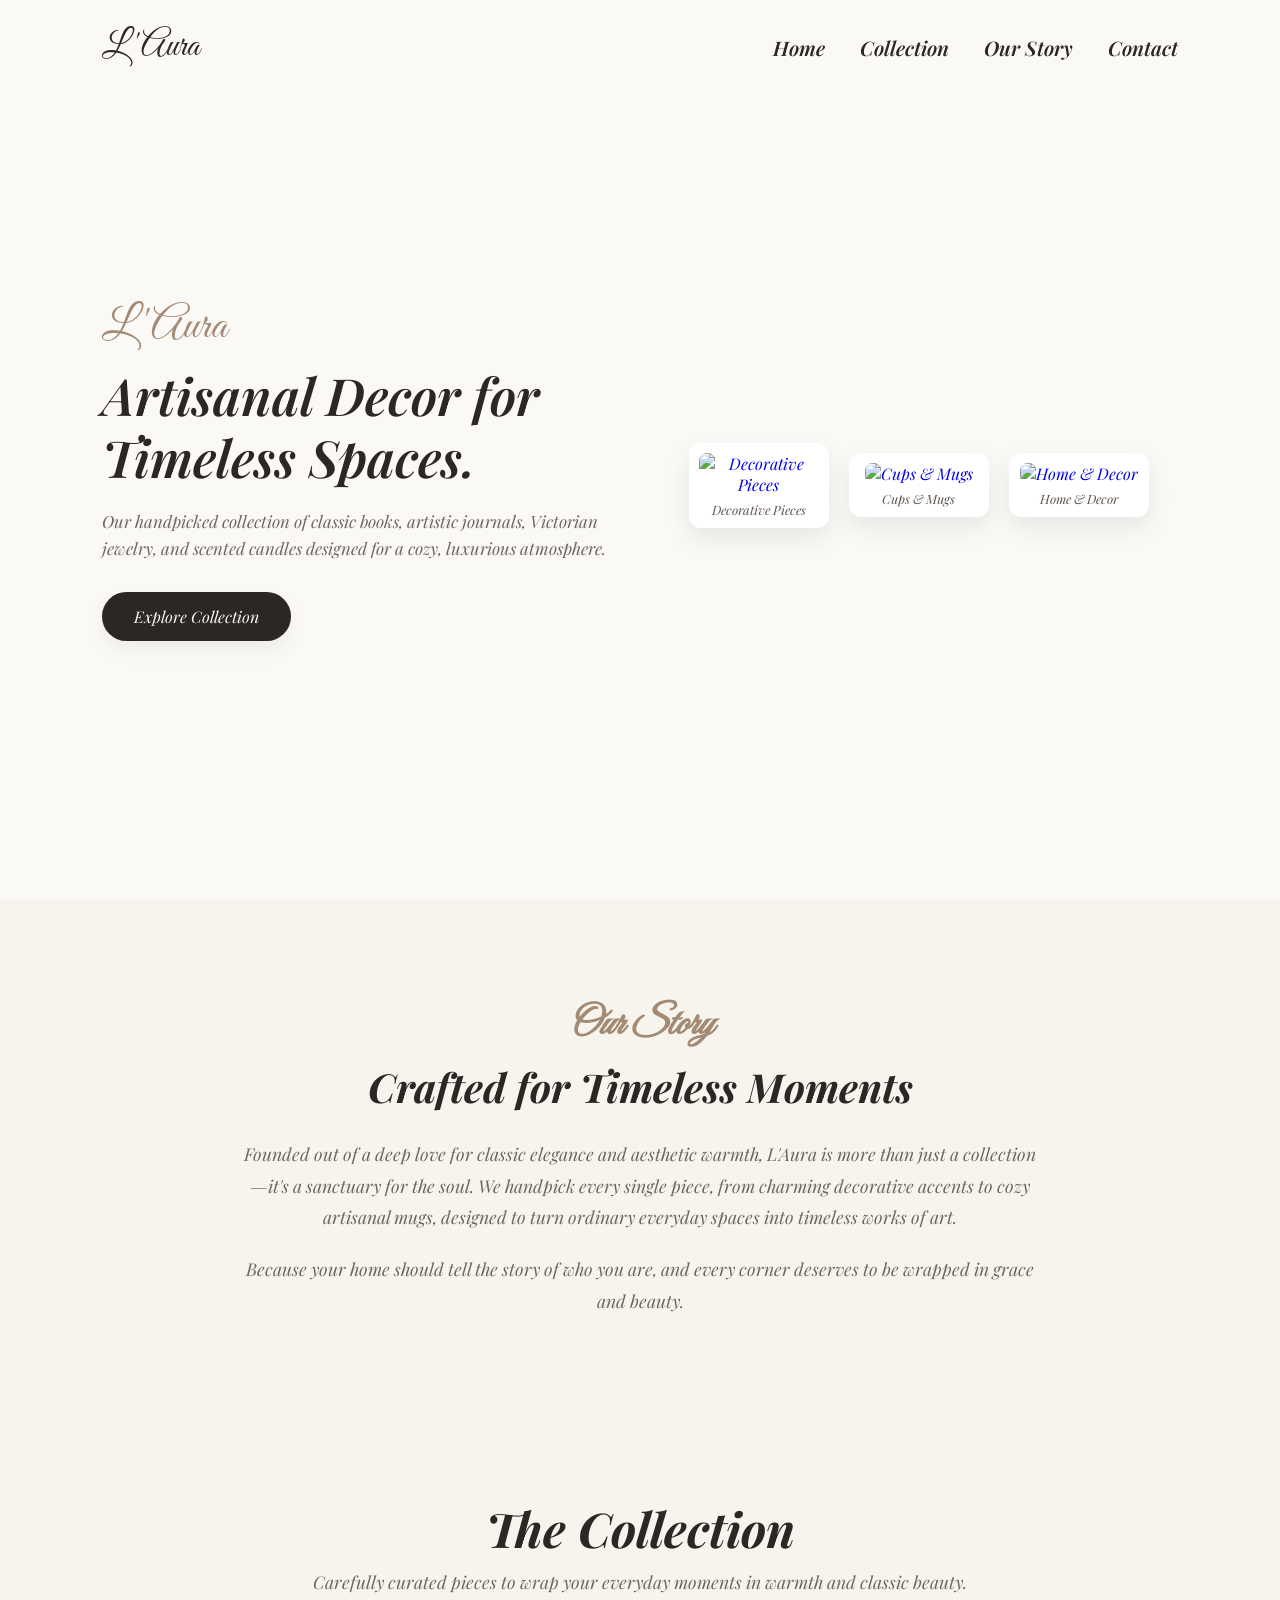
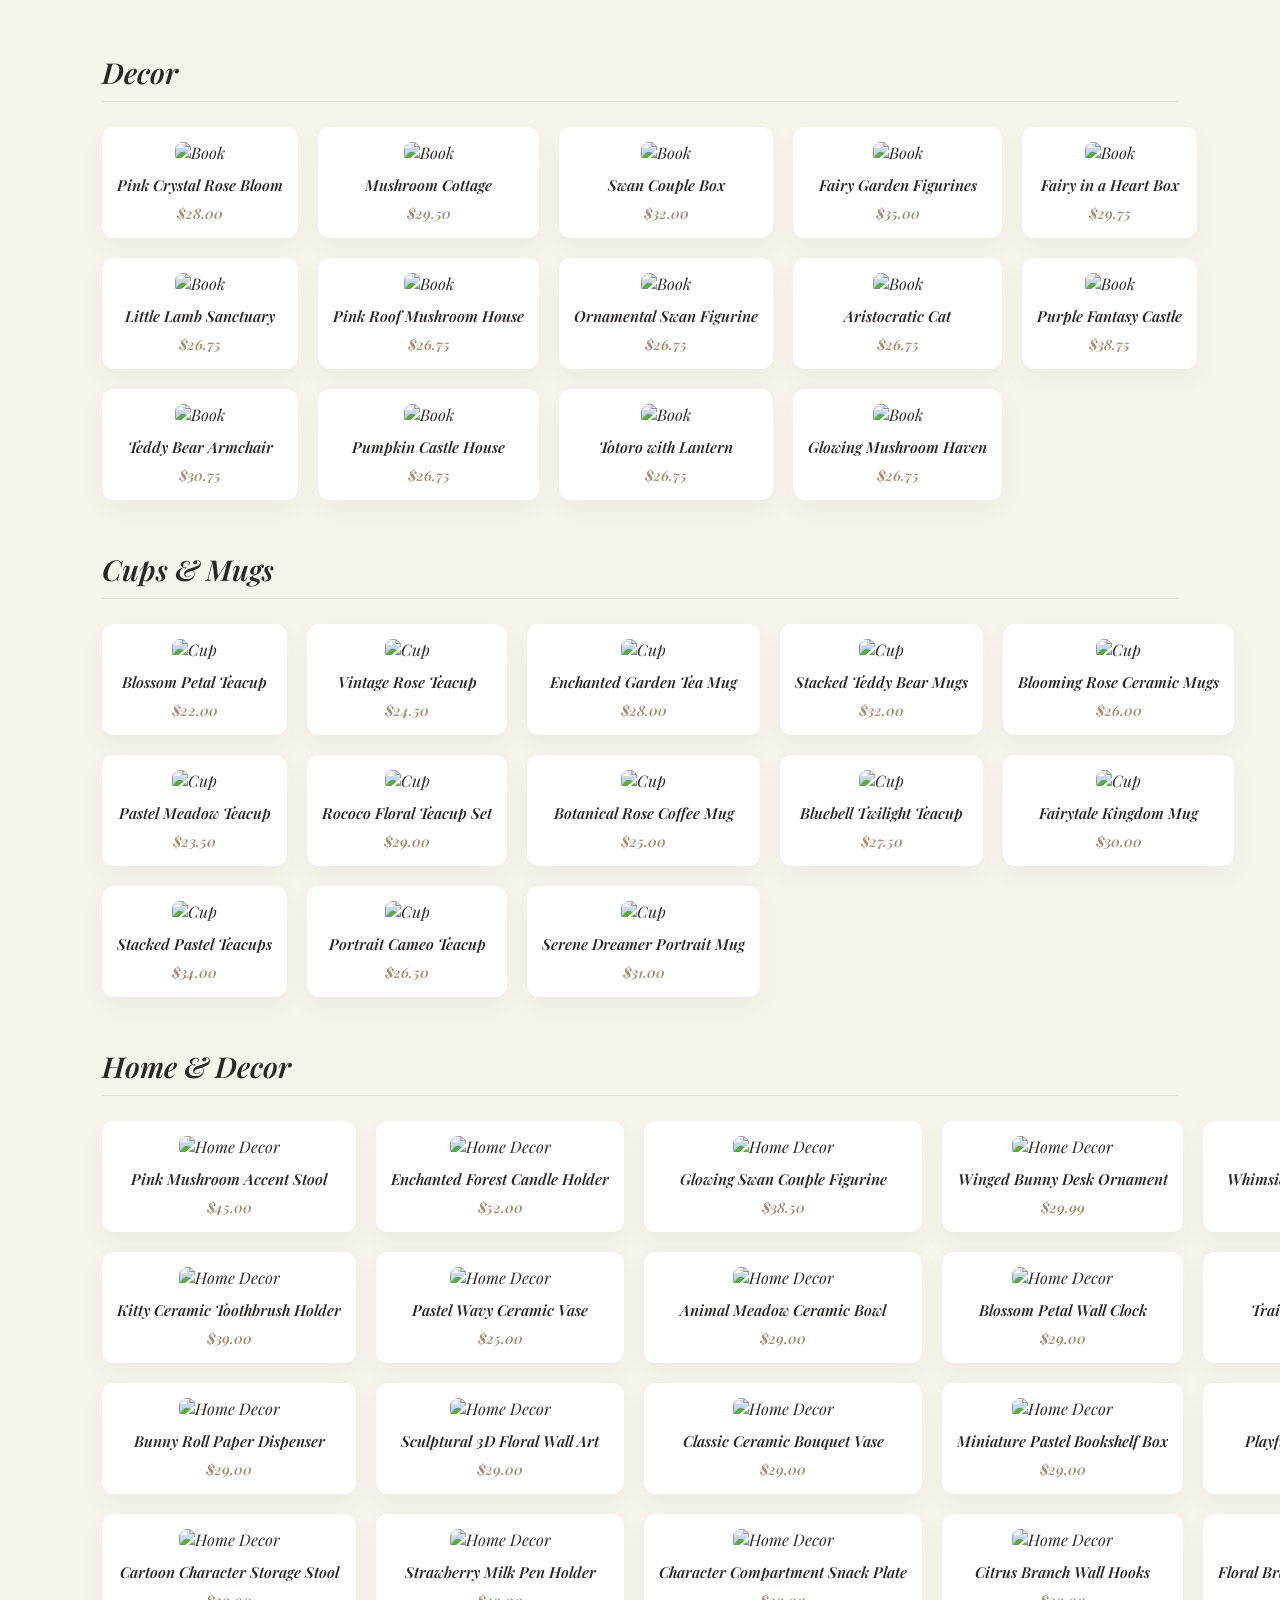
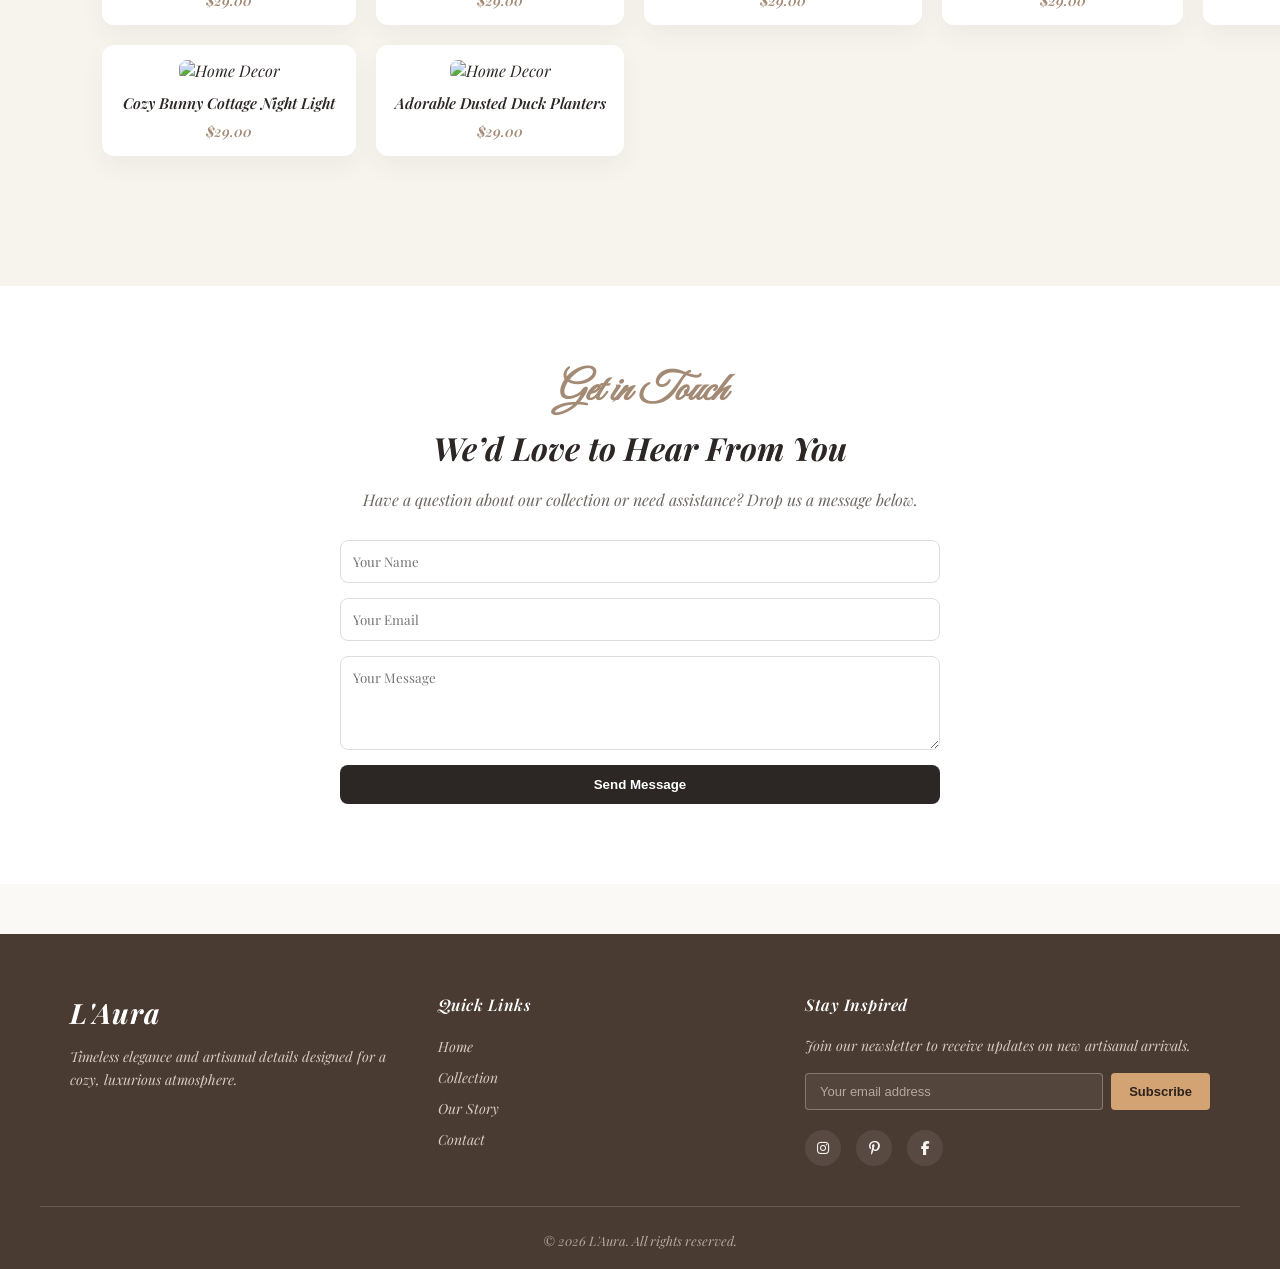
==== index.html @ 31960912 "Rename lk.html to index.html" ====
<!DOCTYPE html>
<html lang="en" dir="ltr">
<head>
    <meta charset="UTF-8">
    <meta name="viewport" content="width=device-width, initial-scale=1.0">
    <title>L'Aura | Timeless Elegance</title>
    <!-- Elegant Google Fonts -->
    <link href="https://fonts.googleapis.com/css2?family=Playfair+Display:ital,wght@0,400;0,600;1,400&family=Great+Vibes&display=swap" rel="stylesheet">
    <!-- Link to External CSS -->
    <link rel="stylesheet" href="lk.css">
    <link rel="stylesheet" href="https://cdnjs.cloudflare.com/ajax/libs/font-awesome/6.4.0/css/all.min.css">
    <style>
      
        .hero-visuals {
            display: flex;
            justify-content: center;
            align-items: center;
            gap: 20px;
            flex-wrap: wrap;
            margin-top: 30px;
        }
        .hero-visuals a.floating-card {
            text-decoration: none;
            display: block;
            width: 140px;
            background: #fff;
            padding: 10px;
            border-radius: 12px;
            box-shadow: 0 10px 25px rgba(0,0,0,0.08);
            text-align: center;
            transition: transform 0.3s ease;
        }
        .hero-visuals a.floating-card:hover {
            transform: translateY(-5px);
        }
        .hero-visuals a.floating-card img {
            width: 100%;
            height: 110px;
            object-fit: cover;
            border-radius: 8px;
            margin-bottom: 6px;
        }
        .hero-visuals a.floating-card p {
            font-size: 0.8rem;
            color: #5C524C;
            font-style: italic;
            margin: 0;
        }
    </style>
</head>
<body>

    <!-- Navigation Bar -->
    <header class="navbar">
        <div class="nav-brand">L'Aura</div>
        <nav class="nav-links">
            <a href="#">Home</a>
            <a href="#shop">Collection</a>
            <a href="#story">Our Story</a>
            <a href="#contact">Contact</a>
        </nav>
    </header>

    <!-- Hero Section -->
    <section class="hero-section">
        <!-- الجزء الشمال: النصوص -->
        <div class="hero-content">
            <h3>L'Aura</h3>
            <h1>Artisanal Decor for Timeless Spaces.</h1>
            <p>Our handpicked collection of classic books, artistic journals, Victorian jewelry, and scented candles designed for a cozy, luxurious atmosphere.</p>
            <div class="hero-buttons">
                <a href="#shop" class="btn-primary">Explore Collection</a>
            </div>
        </div>

       
        <div class="hero-visuals">
            <a href="#decor-section" class="floating-card">
                <img src="./b19.jpg" alt="Decorative Pieces">
                <p>Decorative Pieces</p>
            </a>
            <a href="#mugs-section" class="floating-card">
                <img src="./m5.jpg" alt="Cups & Mugs">
                <p>Cups & Mugs</p>
            </a>
            <a href="#home-decor-section" class="floating-card">
                <img src="./c14.jpg" alt="Home & Decor">
                <p>Home & Decor</p>
            </a>
        </div>
    </section>

    <!-- Our Story Section -->
    <section id="story" class="story-section" style="padding: 100px 8%; background-color: #F7F4EE; text-align: center;">
        <div style="max-width: 800px; margin: 0 auto;">
            <h3 style="font-family: 'Great Vibes', cursive; font-size: 2.5rem; color: var(--accent-color, #A38A75); margin-bottom: 10px;">Our Story</h3>
            <h2 style="font-size: 2.5rem; font-style: italic; color: var(--text-main, #2C2624); margin-bottom: 25px;">Crafted for Timeless Moments</h2>
            <p style="font-size: 1.1rem; line-height: 1.8; color: var(--text-muted, #6E6560); font-style: italic; margin-bottom: 20px;">
                Founded out of a deep love for classic elegance and aesthetic warmth, L'Aura is more than just a collection—it's a sanctuary for the soul. We handpick every single piece, from charming decorative accents to cozy artisanal mugs, designed to turn ordinary everyday spaces into timeless works of art.
            </p>
            <p style="font-size: 1.1rem; line-height: 1.8; color: var(--text-muted, #6E6560); font-style: italic;">
                Because your home should tell the story of who you are, and every corner deserves to be wrapped in grace and beauty.
            </p>
        </div>
    </section>

    <!-- Shop Section -->
    <section id="shop" class="shop-section">
        <div class="shop-header">
            <h2>The Collection</h2>
            <p>Carefully curated pieces to wrap your everyday moments in warmth and classic beauty.</p>
        </div>

        <!-- 1. Decor Category -->
        <div id="decor-section" class="category-block">
            <h3 class="category-title">Decor </h3>
            <div class="products-grid">
                <div class="product-card">
                    <img src="./b19.jpg" alt="Book">
                    <h4>Pink Crystal Rose Bloom</h4>
                    <p class="price">$28.00</p>
                </div>
                <div class="product-card">
                    <img src="./b1.jpg" alt="Book">
                    <h4>Mushroom Cottage</h4>
                    <p class="price">$29.50</p>
                </div>
                <div class="product-card">
                    <img src="b0.jpg" alt="Book">
                    <h4>Swan Couple Box</h4>
                    <p class="price">$32.00</p>
                </div>
                <div class="product-card">
                    <img src="./b12jpg.jpg" alt="Book">
                    <h4>Fairy Garden Figurines</h4>
                    <p class="price">$35.00</p>
                </div>
                <div class="product-card">
                    <img src="./b34.jpg" alt="Book">
                    <h4>Fairy in a Heart Box</h4>
                    <p class="price">$29.75</p>
                </div>
                <div class="product-card">
                    <img src="./b22.jpg" alt="Book">
                    <h4>Little Lamb Sanctuary</h4>
                    <p class="price">$26.75</p>
                </div>
                <div class="product-card">
                    <img src="./b20.jpg" alt="Book">
                    <h4>Pink Roof Mushroom House</h4>
                    <p class="price">$26.75</p>
                </div>
                <div class="product-card">
                    <img src="./b8jpg.jpg" alt="Book">
                    <h4>Ornamental Swan Figurine</h4>
                    <p class="price">$26.75</p>
                </div>
                <div class="product-card">
                    <img src="./b9.jpg" alt="Book">
                    <h4>Aristocratic Cat</h4>
                    <p class="price">$26.75</p>
                </div>
                <div class="product-card">
                    <img src="./b24.jpg" alt="Book">
                    <h4>Purple Fantasy Castle</h4>
                    <p class="price">$38.75</p>
                </div>
                <div class="product-card">
                    <img src="./b30.jpg" alt="Book">
                    <h4>Teddy Bear Armchair</h4>
                    <p class="price">$30.75</p>
                </div>
                <div class="product-card">
                    <img src="./b23.jpg" alt="Book">
                    <h4>Pumpkin Castle House</h4>
                    <p class="price">$26.75</p>
                </div>
                <div class="product-card">
                    <img src="./b26.jpg" alt="Book">
                    <h4>Totoro with Lantern</h4>
                    <p class="price">$26.75</p>
                </div>
                <div class="product-card">
                    <img src="./b28.jpg" alt="Book">
                    <h4>Glowing Mushroom Haven</h4>
                    <p class="price">$26.75</p>
                </div>
            </div>
        </div>

        <!-- 2. Cups & Mugs Category -->
        <div id="mugs-section" class="category-block">
            <h3 class="category-title">Cups & Mugs </h3>
            <div class="products-grid">
                <div class="product-card">
                    <img src="./m1.jpg" alt="Cup">
                    <h4>Blossom Petal Teacup</h4>
                    <p class="price">$22.00</p>
                </div>
                <div class="product-card">
                    <img src="./m2.jpg" alt="Cup">
                    <h4>Vintage Rose Teacup</h4>
                    <p class="price">$24.50</p>
                </div>
                <div class="product-card">
                    <img src="./m3.jpg" alt="Cup">
                    <h4>Enchanted Garden Tea Mug</h4>
                    <p class="price">$28.00</p>
                </div>
                <div class="product-card">
                    <img src="./m4.jpg" alt="Cup">
                    <h4>Stacked Teddy Bear Mugs</h4>
                    <p class="price">$32.00</p>
                </div>
                <div class="product-card">
                    <img src="m5.jpg" alt="Cup">
                    <h4>Blooming Rose Ceramic Mugs</h4>
                    <p class="price">$26.00</p>
                </div>
                <div class="product-card">
                    <img src="m6jpg.jpg" alt="Cup">
                    <h4>Pastel Meadow Teacup</h4>
                    <p class="price">$23.50</p>
                </div>
                <div class="product-card">
                    <img src="m7.jpg" alt="Cup">
                    <h4>Rococo Floral Teacup Set</h4>
                    <p class="price">$29.00</p>
                </div>
                <div class="product-card">
                    <img src="m8.jpg" alt="Cup">
                    <h4>Botanical Rose Coffee Mug</h4>
                    <p class="price">$25.00</p>
                </div>
                <div class="product-card">
                    <img src="./m13.jpg" alt="Cup">
                    <h4>Bluebell Twilight Teacup</h4>
                    <p class="price">$27.50</p>
                </div>
                <div class="product-card">
                    <img src="./m10.jpg" alt="Cup">
                    <h4>Fairytale Kingdom Mug</h4>
                    <p class="price">$30.00</p>
                </div>
                <div class="product-card">
                    <img src="./m9.jpg" alt="Cup">
                    <h4>Stacked Pastel Teacups</h4>
                    <p class="price">$34.00</p>
                </div>
                <div class="product-card">
                    <img src="./m11jpg.jpg" alt="Cup">
                    <h4>Portrait Cameo Teacup</h4>
                    <p class="price">$26.50</p>
                </div>
                <div class="product-card">
                    <img src="./m12.jpg" alt="Cup">
                    <h4>Serene Dreamer Portrait Mug</h4>
                    <p class="price">$31.00</p>
                </div>
            </div>
        </div>

        <!-- 3. Home & Decor Category -->
        <div id="home-decor-section" class="category-block">
            <h3 class="category-title">Home & Decor </h3>
            <div class="products-grid">
                <div class="product-card">
                    <img src="./c6.jpg" alt="Home Decor">
                    <h4>Pink Mushroom Accent Stool</h4>
                    <p class="price">$45.00</p>
                </div>
                <div class="product-card">
                    <img src="./c12.jpg" alt="Home Decor">
                    <h4>Enchanted Forest Candle Holder</h4>
                    <p class="price">$52.00</p>
                </div>
                <div class="product-card">
                    <img src="./c14.jpg" alt="Home Decor">
                    <h4>Glowing Swan Couple Figurine</h4>
                    <p class="price">$38.50</p>
                </div>
                <div class="product-card">
                    <img src="./c11.jpg" alt="Home Decor">
                    <h4>Winged Bunny Desk Ornament</h4>
                    <p class="price">$29.99</p>
                </div>
                <div class="product-card">
                    <img src="./c10f.jpg" alt="Home Decor">
                    <h4>Whimsical Bunny Tissue Holder</h4>
                    <p class="price">$21.00</p>
                </div>
                <div class="product-card">
                    <img src="./c9.jpg" alt="Home Decor">
                    <h4>Kitty Ceramic Toothbrush Holder</h4>
                    <p class="price">$39.00</p>
                </div>
                <div class="product-card">
                    <img src="./c15.jpg" alt="Home Decor">
                    <h4>Pastel Wavy Ceramic Vase</h4>
                    <p class="price">$25.00</p>
                </div>
               
                <div class="product-card">
                    <img src="./c13.jpg" alt="Home Decor">
                    <h4>Animal Meadow Ceramic Bowl</h4>
                    <p class="price">$29.00</p>
                </div>
                <div class="product-card">
                    <img src="./c17.jpg" alt="Home Decor">
                    <h4>Blossom Petal Wall Clock</h4>
                    <p class="price">$29.00</p>
                </div>
                <div class="product-card">
                    <img src="./c18 - Copy.jpg" alt="Home Decor">
                    <h4>Trailing Ivy Wall Planter</h4>
                    <p class="price">$29.00</p>
                </div>
                <div class="product-card">
                    <img src="./c19.jpg" alt="Home Decor">
                    <h4>Bunny Roll Paper Dispenser</h4>
                    <p class="price">$29.00</p>
                </div>
                <div class="product-card">
                    <img src="./c20.jpg" alt="Home Decor">
                    <h4>Sculptural 3D Floral Wall Art</h4>
                    <p class="price">$29.00</p>
                </div>
                <div class="product-card">
                    <img src="./c21.jpg" alt="Home Decor">
                    <h4>Classic Ceramic Bouquet Vase</h4>
                    <p class="price">$29.00</p>
                </div>
                <div class="product-card">
                    <img src="./c22.jpg" alt="Home Decor">
                    <h4>Miniature Pastel Bookshelf Box</h4>
                    <p class="price">$29.00</p>
                </div>
                <div class="product-card">
                    <img src="./c23.jpg" alt="Home Decor">
                    <h4>Playful Kittens Desk Decor</h4>
                    <p class="price">$29.00</p>
                </div>
                <div class="product-card">
                    <img src="./c24.jpg" alt="Home Decor">
                    <h4>Cartoon Character Storage Stool</h4>
                    <p class="price">$29.00</p>
                </div>
                <div class="product-card">
                    <img src="./c25 - Copy.jpg" alt="Home Decor">
                    <h4>Strawberry Milk Pen Holder</h4>
                    <p class="price">$29.00</p>
                </div>
                <div class="product-card">
                    <img src="./c26 - Copy.jpg" alt="Home Decor">
                    <h4>Character Compartment Snack Plate</h4>
                    <p class="price">$29.00</p>
                </div>
                <div class="product-card">
                    <img src="./c27.jpg" alt="Home Decor">
                    <h4>Citrus Branch Wall Hooks</h4>
                    <p class="price">$29.00</p>
                </div>
                <div class="product-card">
                    <img src="./c28 - Copy.jpg" alt="Home Decor">
                    <h4>Floral Branch Twin Candle Holder</h4>
                    <p class="price">$29.00</p>
                </div>
                <div class="product-card">
                    <img src="./c29 - Copy.jpg" alt="Home Decor">
                    <h4>Cozy Bunny Cottage Night Light</h4>
                    <p class="price">$29.00</p>
                </div>
                <div class="product-card">
                    <img src="./c30 - Copy.jpg" alt="Home Decor">
                    <h4>Adorable Dusted Duck Planters</h4>
                    <p class="price">$29.00</p>
                </div>
            </div>
        </div>
    </section>

    <!-- Contact Section -->
    <section id="contact" style="padding: 80px 8%; background-color: #fff; text-align: center;">
        <div style="max-width: 600px; margin: 0 auto;">
            <h3 style="font-family: 'Great Vibes', cursive; font-size: 2.5rem; color: #A38A75; margin-bottom: 10px;">Get in Touch</h3>
            <h2 style="font-size: 2rem; font-style: italic; color: #2C2624; margin-bottom: 20px;">We’d Love to Hear From You</h2>
            <p style="color: #6E6560; font-style: italic; margin-bottom: 30px;">Have a question about our collection or need assistance? Drop us a message below.</p>
            <form style="display: flex; flex-direction: column; gap: 15px;">
                <input type="text" placeholder="Your Name" required style="padding: 12px; border: 1px solid #ddd; border-radius: 8px; font-family: inherit;">
                <input type="email" placeholder="Your Email" required style="padding: 12px; border: 1px solid #ddd; border-radius: 8px; font-family: inherit;">
                <textarea placeholder="Your Message" rows="4" required style="padding: 12px; border: 1px solid #ddd; border-radius: 8px; font-family: inherit;"></textarea>
                <button type="submit" style="padding: 12px; background-color: #2C2624; color: #fff; border: none; border-radius: 8px; cursor: pointer; font-weight: 600;">Send Message</button>
            </form>
        </div>
    </section>

    <!-- Footer Section -->
    <footer class="site-footer">
        <div class="footer-container">
            <!-- Col 1: Brand Info -->
            <div class="footer-col brand-info">
                <h2 class="footer-logo">L'Aura</h2>
                <p>Timeless elegance and artisanal details designed for a cozy, luxurious atmosphere.</p>
            </div>

            <!-- Col 2: Quick Links -->
            <div class="footer-col">
                <h3>Quick Links</h3>
                <ul>
                    <li><a href="#">Home</a></li>
                    <li><a href="#shop">Collection</a></li>
                    <li><a href="#story">Our Story</a></li>
                    <li><a href="#contact">Contact</a></li>
                </ul>
            </div>

            <!-- Col 3: Socials & Stay Inspired -->
            <div class="footer-col newsletter-col">
                <h3>Stay Inspired</h3>
                <p>Join our newsletter to receive updates on new artisanal arrivals.</p>
                <form class="newsletter-form">
                    <input type="email" placeholder="Your email address" required>
                    <button type="submit">Subscribe</button>
                </form>
                <div class="footer-socials">
                    <a href="#" aria-label="Instagram"><i class="fab fa-instagram"></i></a>
                    <a href="#" aria-label="Pinterest"><i class="fab fa-pinterest-p"></i></a>
                    <a href="#" aria-label="Facebook"><i class="fab fa-facebook-f"></i></a>
                </div>
            </div>
        </div>

        <div class="footer-bottom">
            <p>&copy; 2026 L'Aura. All rights reserved.</p>
        </div>
    </footer>

</body>
</html>
---- lk.css ----
/* L'Aura Brand Stylesheet */
:root {
    --bg-color: #FBF9F5;
    --text-main: #2C2624;
    --text-muted: #6E6560;
    --accent-color: #A38A75;
    --card-bg: #FFFFFF;
    --footer-bg: #4A3B32;
    --footer-text: #F7F3EE;
    --footer-muted: #D5CBC3;
    --accent-gold: #D4A373;
}

* {
    margin: 0;
    padding: 0;
    box-sizing: border-box;
}

body {
    background-color: var(--bg-color);
    color: var(--text-main);
    font-family: 'Playfair Display', serif;
    font-style: italic;
    overflow-x: hidden;
}

/* Navigation Bar */
.navbar {
    display: flex;
    justify-content: space-between;
    align-items: center;
    padding: 25px 8%;
    position: absolute;
    top: 0;
    left: 0;
    width: 100%;
    z-index: 10;
}

.nav-brand {
    font-family: 'Great Vibes', cursive;
    font-style: normal;
    font-size: 2.2rem;
    color: var(--text-main);
}

.nav-links {
    display: flex;
    gap: 35px;
}

.nav-links a {
    text-decoration: none;
    color: var(--text-main);
    font-size: 1.25rem;
    font-style: italic;
    font-weight: 600;
    transition: color 0.3s ease;
}

.nav-links a:hover {
    color: var(--accent-color);
}

/* Hero Section */
.hero-section {
    display: flex;
    align-items: center;
    justify-content: space-between;
    min-height: 100vh;
    padding: 120px 8% 80px 8%;
    gap: 40px;
}

.hero-content {
    flex: 1;
    max-width: 550px;
}

.hero-content h3 {
    font-family: 'Great Vibes', cursive;
    font-style: normal;
    font-size: 2.8rem;
    color: var(--accent-color);
    margin-bottom: 10px;
    font-weight: 400;
}

.hero-content h1 {
    font-size: 3.2rem;
    font-weight: 600;
    line-height: 1.2;
    margin-bottom: 20px;
    color: var(--text-main);
    font-style: italic;
}

.hero-content p {
    font-size: 1.05rem;
    line-height: 1.6;
    color: var(--text-muted);
    margin-bottom: 30px;
    font-style: italic;
}

.hero-buttons {
    display: flex;
    gap: 20px;
}

.btn-primary {
    background-color: var(--text-main);
    color: var(--bg-color);
    padding: 14px 32px;
    text-decoration: none;
    border-radius: 30px;
    font-size: 1rem;
    font-style: italic;
    transition: all 0.3s ease;
    box-shadow: 0 10px 20px rgba(0, 0, 0, 0.05);
}

.btn-primary:hover {
    background-color: var(--accent-color);
    transform: translateY(-3px);
}

/* Visual Elements - Right Side (Grid فني ومنتظم للكروت) */
.hero-visuals {
    flex: 1;
    display: grid;
    grid-template-columns: repeat(2, 140px);
    grid-template-rows: repeat(2, auto);
    gap: 25px;
    justify-content: center;
    align-items: center;
}

.floating-card {
    background: var(--card-bg);
    padding: 10px 10px 12px 10px;
    border-radius: 12px;
    box-shadow: 0 15px 30px rgba(61, 56, 54, 0.08);
    text-align: center;
    transition: transform 0.3s ease;
}

.floating-card:hover {
    transform: translateY(-5px);
}

.floating-card img {
    width: 100%;
    height: 110px;
    object-fit: cover;
    border-radius: 8px;
    margin-bottom: 6px;
}

.card-book {
    transform: rotate(-4deg);
    grid-column: 1;
    grid-row: 1;
}

.card-journal {
    transform: rotate(4deg);
    grid-column: 2;
    grid-row: 1;
    margin-top: 20px;
}

.card-accessory {
    transform: rotate(-2deg);
    grid-column: 1;
    grid-row: 2;
    margin-bottom: 20px;
}

.card-candle {
    transform: rotate(3deg);
    grid-column: 2;
    grid-row: 2;
}

.floating-card p {
    font-size: 0.8rem;
    color: #5C524C;
    font-style: italic;
    margin-top: 2px;
}

/* Shop Section Styles */
.shop-section {
    padding: 80px 8%;
    background-color: #F7F4EE;
}

.shop-header {
    text-align: center;
    margin-bottom: 60px;
}

.shop-header h2 {
    font-size: 3rem;
    font-style: italic;
    color: var(--text-main);
    margin-bottom: 10px;
}

.shop-header p {
    font-size: 1.1rem;
    color: var(--text-muted);
    font-style: italic;
}

.category-block {
    margin-bottom: 50px;
}

.category-title {
    font-size: 1.8rem;
    font-weight: 600;
    color: var(--text-main);
    margin-bottom: 25px;
    border-bottom: 1px solid #E5E0D8;
    padding-bottom: 10px;
    display: flex;
    justify-content: space-between;
    align-items: baseline;
    font-style: italic;
}

.category-title span {
    font-size: 1rem;
    font-weight: 400;
    color: var(--text-muted);
    font-style: italic;
}

/* Products Grid (5 items per row) */
.products-grid {
    display: grid;
    grid-template-columns: repeat(5, 1fr);
    gap: 20px;
}

.product-card {
    background: var(--card-bg);
    padding: 15px;
    border-radius: 12px;
    box-shadow: 0 10px 25px rgba(61, 56, 54, 0.05);
    transition: transform 0.3s ease, box-shadow 0.3s ease;
    text-align: center;
}

.product-card:hover {
    transform: translateY(-5px);
    box-shadow: 0 15px 35px rgba(61, 56, 54, 0.1);
}

.product-card img {
    width: 100%;
    height: 180px;
    object-fit: cover;
    border-radius: 8px;
    margin-bottom: 12px;
}

.product-card h4 {
    font-size: 0.95rem;
    color: var(--text-main);
    margin-bottom: 8px;
    font-weight: 600;
    font-style: italic;
    white-space: nowrap;
    overflow: hidden;
    text-overflow: ellipsis;
}

.product-card .price {
    font-size: 0.9rem;
    color: var(--accent-color);
    font-style: italic;
    font-weight: 600;
}

/* Footer Styling */
.site-footer {
    background-color: var(--footer-bg);
    color: var(--footer-text);
    padding-top: 60px;
    padding-bottom: 20px;
    font-family: inherit;
    margin-top: 50px;
    width: 100%;
    box-sizing: border-box;
}

.footer-container {
    max-width: 1200px;
    margin: 0 auto;
    display: grid;
    grid-template-columns: 1fr 1fr 1.2fr;
    gap: 30px;
    padding: 0 30px 40px 30px;
    border-bottom: 1px solid rgba(247, 243, 238, 0.15);
}

.footer-col {
    display: flex;
    flex-direction: column;
}

.brand-info {
    align-items: flex-start;
}

.footer-logo {
    font-family: 'Playfair Display', serif, cursive;
    font-size: 28px;
    margin-bottom: 15px;
    letter-spacing: 1px;
    color: #FFF;
}

.footer-col p {
    font-size: 14px;
    line-height: 1.6;
    color: var(--footer-muted);
    margin: 0;
}

.footer-col h3 {
    font-size: 16px;
    margin-bottom: 20px;
    letter-spacing: 0.5px;
    color: #FFF;
    font-weight: 600;
}

.footer-col ul {
    list-style: none;
    padding: 0;
    margin: 0;
}

.footer-col ul li {
    margin-bottom: 10px;
}

.footer-col ul li a {
    color: var(--footer-muted);
    text-decoration: none;
    font-size: 14px;
    transition: color 0.3s ease;
}

.footer-col ul li a:hover {
    color: #FFF;
    padding-left: 5px;
}

.newsletter-form {
    display: flex;
    gap: 8px;
    margin-top: 15px;
    margin-bottom: 20px;
    width: 100%;
}

.newsletter-form input {
    flex: 1;
    padding: 10px 14px;
    border: 1px solid rgba(247, 243, 238, 0.3);
    background: rgba(255, 255, 255, 0.05);
    border-radius: 4px;
    color: #FFF;
    font-size: 13px;
    outline: none;
}

.newsletter-form input::placeholder {
    color: #B5A89E;
}

.newsletter-form button {
    padding: 10px 18px;
    background-color: var(--accent-gold);
    color: #2C221E;
    border: none;
    border-radius: 4px;
    font-weight: 600;
    font-size: 13px;
    cursor: pointer;
    transition: background 0.3s ease;
}

.newsletter-form button:hover {
    background-color: #FAEDCD;
}

.footer-socials {
    display: flex;
    gap: 15px;
}

.footer-socials a {
    display: inline-flex;
    align-items: center;
    justify-content: center;
    width: 36px;
    height: 36px;
    background: rgba(255, 255, 255, 0.08);
    color: var(--footer-text);
    border-radius: 50%;
    text-decoration: none;
    font-size: 14px;
    transition: all 0.3s ease;
}

.footer-socials a:hover {
    background: var(--accent-gold);
    color: #2C221E;
    transform: translateY(-2px);
}

.footer-bottom {
    text-align: center;
    padding-top: 25px;
    font-size: 13px;
    color: #B5A89E;
}

/* Responsive Design */
@media (max-width: 1200px) {
    .products-grid {
        grid-template-columns: repeat(3, 1fr);
    }
}

@media (max-width: 768px) {
    .products-grid {
        grid-template-columns: repeat(2, 1fr);
    }
    .hero-section {
        flex-direction: column;
        text-align: center;
        padding-top: 150px;
    }
    .hero-content {
        max-width: 100%;
    }
    .hero-buttons {
        justify-content: center;
    }
    .hero-visuals {
        grid-template-columns: repeat(2, 120px);
        gap: 15px;
    }
}
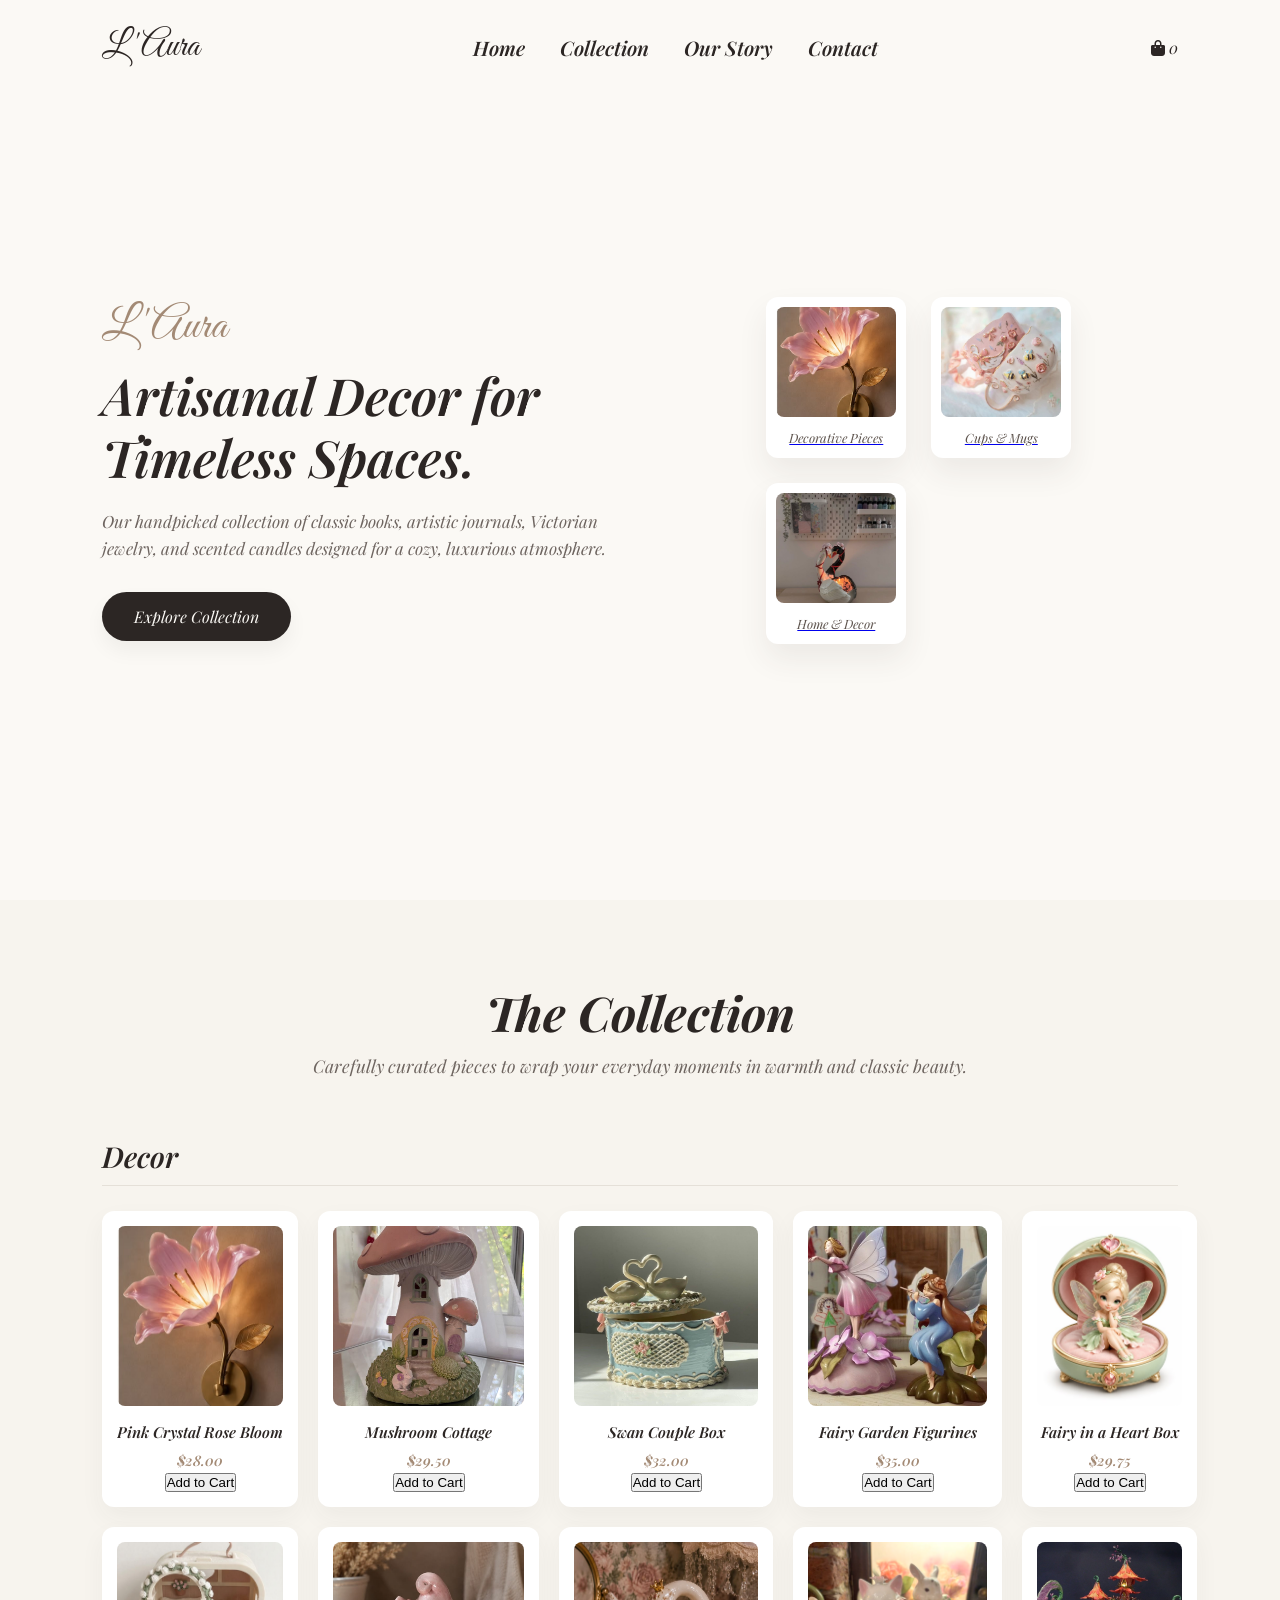
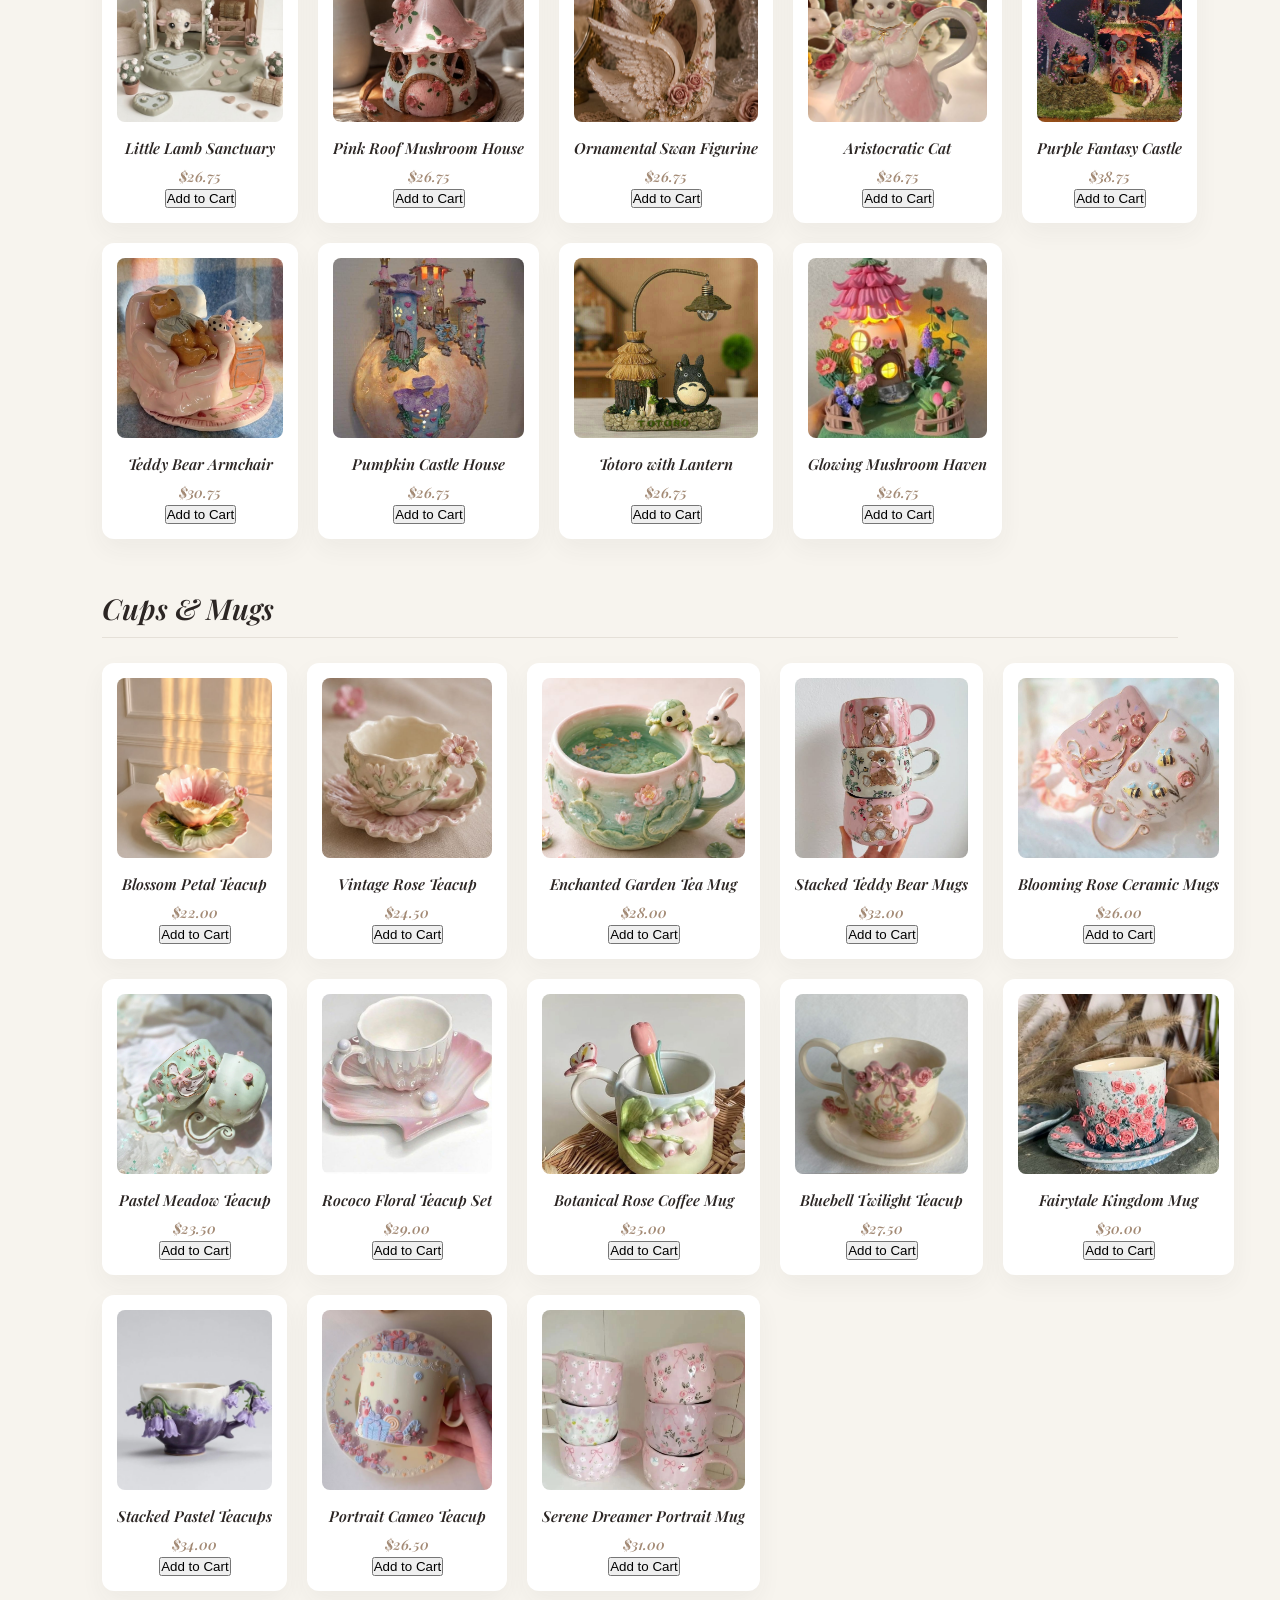
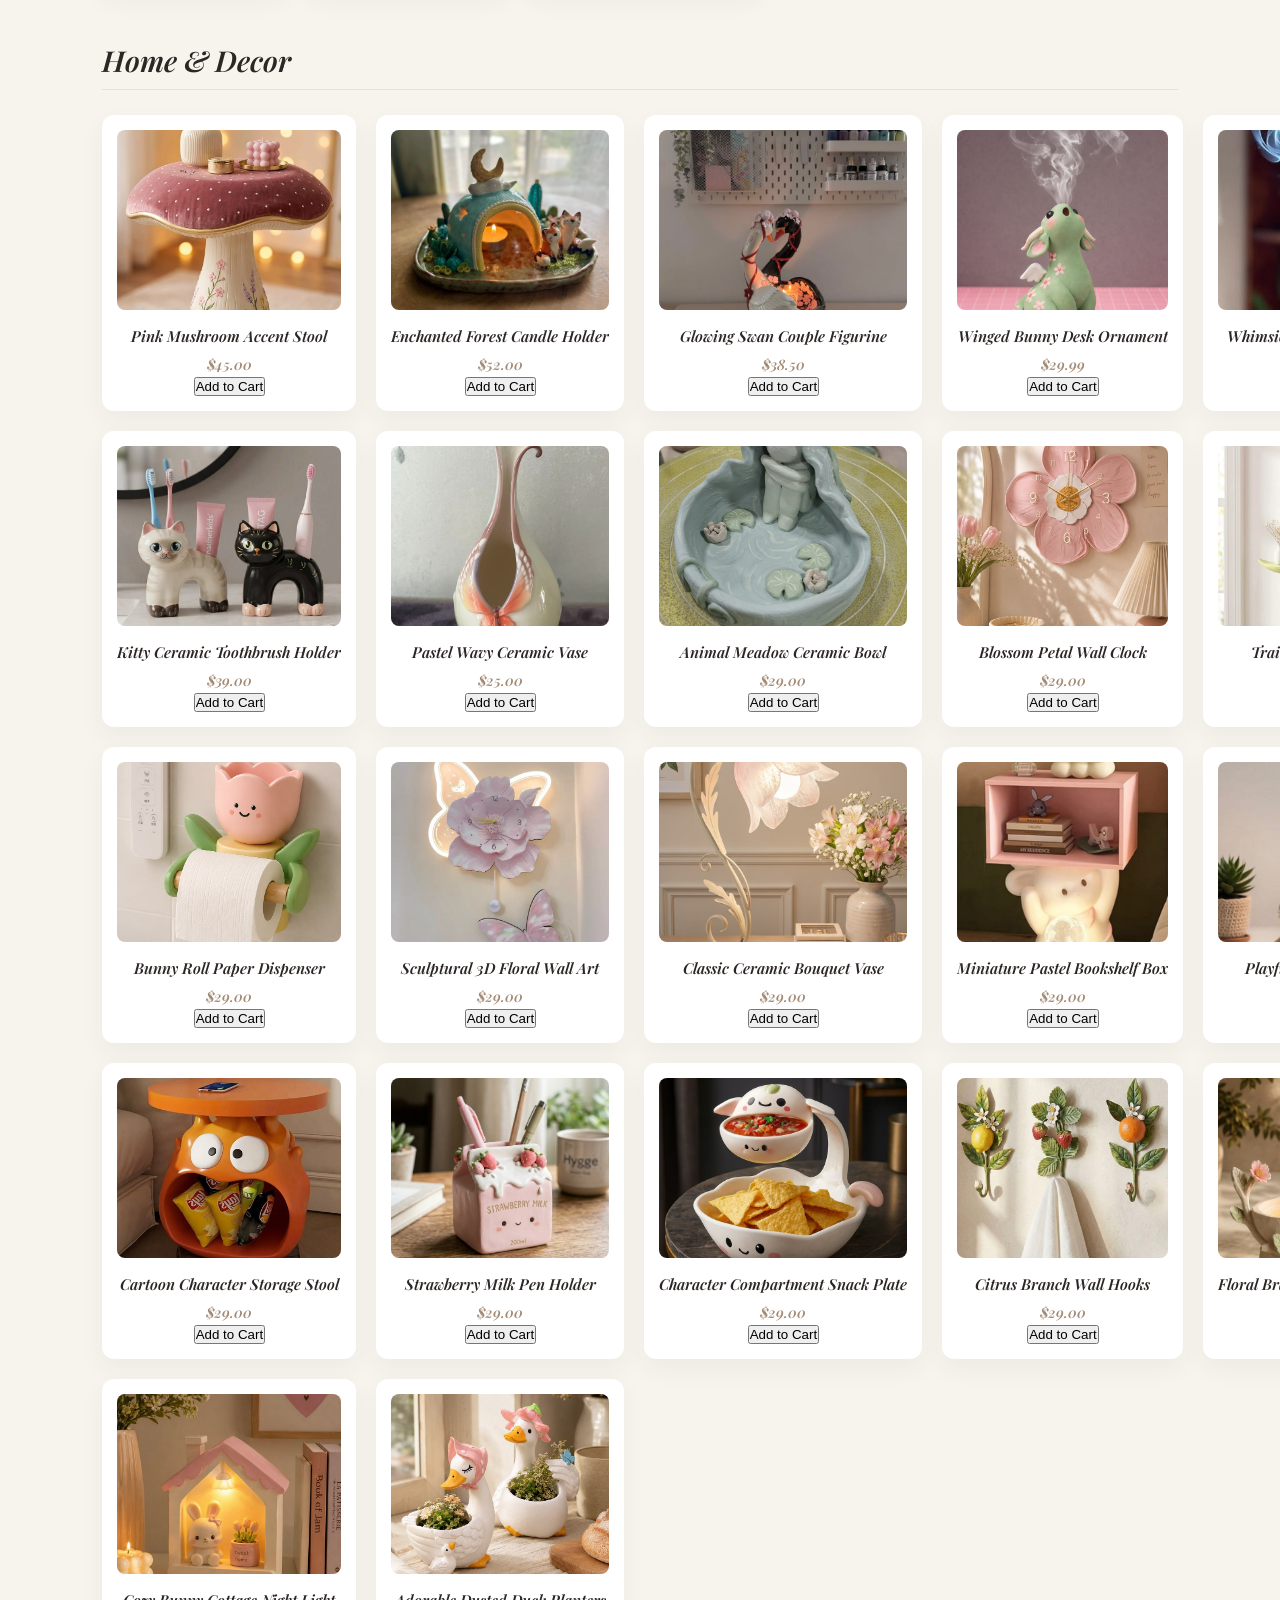
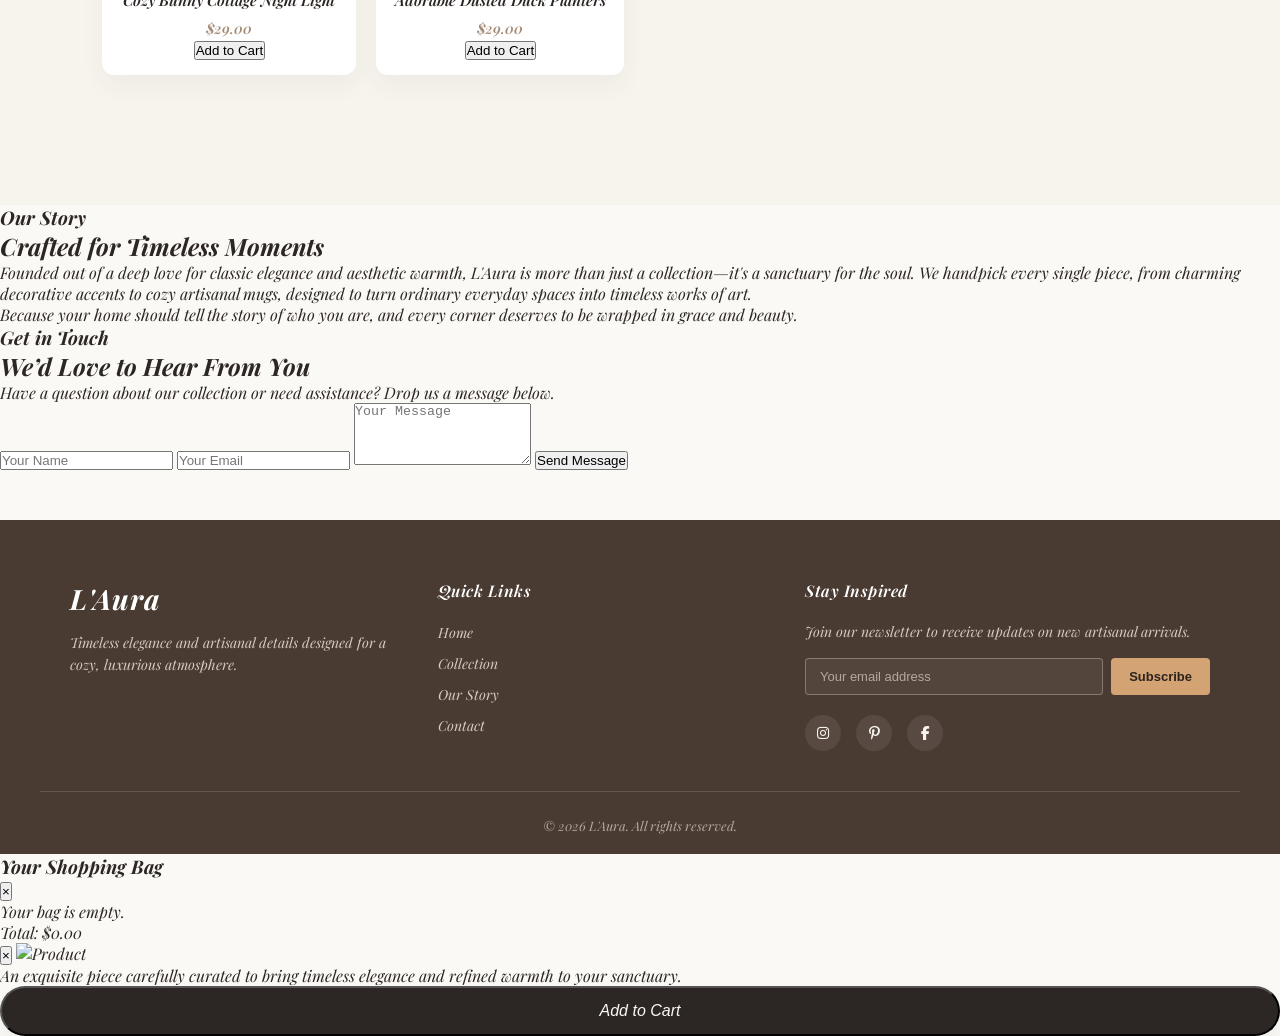
==== commit 48ff6a40: "Update fmt.Println message from 'Hello' to 'Goodbye'" ====
--- a/index.html
+++ b/index.html
@@ -9,44 +9,6 @@
     <!-- Link to External CSS -->
     <link rel="stylesheet" href="lk.css">
     <link rel="stylesheet" href="https://cdnjs.cloudflare.com/ajax/libs/font-awesome/6.4.0/css/all.min.css">
-    <style>
-      
-        .hero-visuals {
-            display: flex;
-            justify-content: center;
-            align-items: center;
-            gap: 20px;
-            flex-wrap: wrap;
-            margin-top: 30px;
-        }
-        .hero-visuals a.floating-card {
-            text-decoration: none;
-            display: block;
-            width: 140px;
-            background: #fff;
-            padding: 10px;
-            border-radius: 12px;
-            box-shadow: 0 10px 25px rgba(0,0,0,0.08);
-            text-align: center;
-            transition: transform 0.3s ease;
-        }
-        .hero-visuals a.floating-card:hover {
-            transform: translateY(-5px);
-        }
-        .hero-visuals a.floating-card img {
-            width: 100%;
-            height: 110px;
-            object-fit: cover;
-            border-radius: 8px;
-            margin-bottom: 6px;
-        }
-        .hero-visuals a.floating-card p {
-            font-size: 0.8rem;
-            color: #5C524C;
-            font-style: italic;
-            margin: 0;
-        }
-    </style>
 </head>
 <body>
 
@@ -59,11 +21,15 @@
             <a href="#story">Our Story</a>
             <a href="#contact">Contact</a>
         </nav>
+        <!-- Shopping Cart Icon -->
+        <div class="cart-icon-container" id="cartIconBtn">
+            <i class="fas fa-shopping-bag"></i>
+            <span class="cart-count" id="cartCount">0</span>
+        </div>
     </header>
 
     <!-- Hero Section -->
     <section class="hero-section">
-        <!-- الجزء الشمال: النصوص -->
         <div class="hero-content">
             <h3>L'Aura</h3>
             <h1>Artisanal Decor for Timeless Spaces.</h1>
@@ -73,7 +39,7 @@
             </div>
         </div>
 
-       
+        <!-- Hero Floating Cards -->
         <div class="hero-visuals">
             <a href="#decor-section" class="floating-card">
                 <img src="./b19.jpg" alt="Decorative Pieces">
@@ -90,21 +56,7 @@
         </div>
     </section>
 
-    <!-- Our Story Section -->
-    <section id="story" class="story-section" style="padding: 100px 8%; background-color: #F7F4EE; text-align: center;">
-        <div style="max-width: 800px; margin: 0 auto;">
-            <h3 style="font-family: 'Great Vibes', cursive; font-size: 2.5rem; color: var(--accent-color, #A38A75); margin-bottom: 10px;">Our Story</h3>
-            <h2 style="font-size: 2.5rem; font-style: italic; color: var(--text-main, #2C2624); margin-bottom: 25px;">Crafted for Timeless Moments</h2>
-            <p style="font-size: 1.1rem; line-height: 1.8; color: var(--text-muted, #6E6560); font-style: italic; margin-bottom: 20px;">
-                Founded out of a deep love for classic elegance and aesthetic warmth, L'Aura is more than just a collection—it's a sanctuary for the soul. We handpick every single piece, from charming decorative accents to cozy artisanal mugs, designed to turn ordinary everyday spaces into timeless works of art.
-            </p>
-            <p style="font-size: 1.1rem; line-height: 1.8; color: var(--text-muted, #6E6560); font-style: italic;">
-                Because your home should tell the story of who you are, and every corner deserves to be wrapped in grace and beauty.
-            </p>
-        </div>
-    </section>
-
-    <!-- Shop Section -->
+    <!-- Shop Section (Collection First) -->
     <section id="shop" class="shop-section">
         <div class="shop-header">
             <h2>The Collection</h2>
@@ -113,283 +65,443 @@
 
         <!-- 1. Decor Category -->
         <div id="decor-section" class="category-block">
-            <h3 class="category-title">Decor </h3>
+            <h3 class="category-title">Decor</h3>
             <div class="products-grid">
-                <div class="product-card">
+                <div class="product-card" data-title="Pink Crystal Rose Bloom" data-price="28.00" data-img="./b19.jpg">
                     <img src="./b19.jpg" alt="Book">
-                    <h4>Pink Crystal Rose Bloom</h4>
-                    <p class="price">$28.00</p>
-                </div>
-                <div class="product-card">
+                    <div>
+                        <h4>Pink Crystal Rose Bloom</h4>
+                        <p class="price">$28.00</p>
+                    </div>
+                    <button class="add-to-cart-btn">Add to Cart</button>
+                </div>
+                <div class="product-card" data-title="Mushroom Cottage" data-price="29.50" data-img="./b1.jpg">
                     <img src="./b1.jpg" alt="Book">
-                    <h4>Mushroom Cottage</h4>
-                    <p class="price">$29.50</p>
-                </div>
-                <div class="product-card">
+                    <div>
+                        <h4>Mushroom Cottage</h4>
+                        <p class="price">$29.50</p>
+                    </div>
+                    <button class="add-to-cart-btn">Add to Cart</button>
+                </div>
+                <div class="product-card" data-title="Swan Couple Box" data-price="32.00" data-img="b0.jpg">
                     <img src="b0.jpg" alt="Book">
-                    <h4>Swan Couple Box</h4>
-                    <p class="price">$32.00</p>
-                </div>
-                <div class="product-card">
+                    <div>
+                        <h4>Swan Couple Box</h4>
+                        <p class="price">$32.00</p>
+                    </div>
+                    <button class="add-to-cart-btn">Add to Cart</button>
+                </div>
+                <div class="product-card" data-title="Fairy Garden Figurines" data-price="35.00" data-img="./b12jpg.jpg">
                     <img src="./b12jpg.jpg" alt="Book">
-                    <h4>Fairy Garden Figurines</h4>
-                    <p class="price">$35.00</p>
-                </div>
-                <div class="product-card">
+                    <div>
+                        <h4>Fairy Garden Figurines</h4>
+                        <p class="price">$35.00</p>
+                    </div>
+                    <button class="add-to-cart-btn">Add to Cart</button>
+                </div>
+                <div class="product-card" data-title="Fairy in a Heart Box" data-price="29.75" data-img="./b34.jpg">
                     <img src="./b34.jpg" alt="Book">
-                    <h4>Fairy in a Heart Box</h4>
-                    <p class="price">$29.75</p>
-                </div>
-                <div class="product-card">
+                    <div>
+                        <h4>Fairy in a Heart Box</h4>
+                        <p class="price">$29.75</p>
+                    </div>
+                    <button class="add-to-cart-btn">Add to Cart</button>
+                </div>
+                <div class="product-card" data-title="Little Lamb Sanctuary" data-price="26.75" data-img="./b22.jpg">
                     <img src="./b22.jpg" alt="Book">
-                    <h4>Little Lamb Sanctuary</h4>
-                    <p class="price">$26.75</p>
-                </div>
-                <div class="product-card">
+                    <div>
+                        <h4>Little Lamb Sanctuary</h4>
+                        <p class="price">$26.75</p>
+                    </div>
+                    <button class="add-to-cart-btn">Add to Cart</button>
+                </div>
+                <div class="product-card" data-title="Pink Roof Mushroom House" data-price="26.75" data-img="./b20.jpg">
                     <img src="./b20.jpg" alt="Book">
-                    <h4>Pink Roof Mushroom House</h4>
-                    <p class="price">$26.75</p>
-                </div>
-                <div class="product-card">
+                    <div>
+                        <h4>Pink Roof Mushroom House</h4>
+                        <p class="price">$26.75</p>
+                    </div>
+                    <button class="add-to-cart-btn">Add to Cart</button>
+                </div>
+                <div class="product-card" data-title="Ornamental Swan Figurine" data-price="26.75" data-img="./b8jpg.jpg">
                     <img src="./b8jpg.jpg" alt="Book">
-                    <h4>Ornamental Swan Figurine</h4>
-                    <p class="price">$26.75</p>
-                </div>
-                <div class="product-card">
+                    <div>
+                        <h4>Ornamental Swan Figurine</h4>
+                        <p class="price">$26.75</p>
+                    </div>
+                    <button class="add-to-cart-btn">Add to Cart</button>
+                </div>
+                <div class="product-card" data-title="Aristocratic Cat" data-price="26.75" data-img="./b9.jpg">
                     <img src="./b9.jpg" alt="Book">
-                    <h4>Aristocratic Cat</h4>
-                    <p class="price">$26.75</p>
-                </div>
-                <div class="product-card">
+                    <div>
+                        <h4>Aristocratic Cat</h4>
+                        <p class="price">$26.75</p>
+                    </div>
+                    <button class="add-to-cart-btn">Add to Cart</button>
+                </div>
+                <div class="product-card" data-title="Purple Fantasy Castle" data-price="38.75" data-img="./b24.jpg">
                     <img src="./b24.jpg" alt="Book">
-                    <h4>Purple Fantasy Castle</h4>
-                    <p class="price">$38.75</p>
-                </div>
-                <div class="product-card">
+                    <div>
+                        <h4>Purple Fantasy Castle</h4>
+                        <p class="price">$38.75</p>
+                    </div>
+                    <button class="add-to-cart-btn">Add to Cart</button>
+                </div>
+                <div class="product-card" data-title="Teddy Bear Armchair" data-price="30.75" data-img="./b30.jpg">
                     <img src="./b30.jpg" alt="Book">
-                    <h4>Teddy Bear Armchair</h4>
-                    <p class="price">$30.75</p>
-                </div>
-                <div class="product-card">
+                    <div>
+                        <h4>Teddy Bear Armchair</h4>
+                        <p class="price">$30.75</p>
+                    </div>
+                    <button class="add-to-cart-btn">Add to Cart</button>
+                </div>
+                <div class="product-card" data-title="Pumpkin Castle House" data-price="26.75" data-img="./b23.jpg">
                     <img src="./b23.jpg" alt="Book">
-                    <h4>Pumpkin Castle House</h4>
-                    <p class="price">$26.75</p>
-                </div>
-                <div class="product-card">
+                    <div>
+                        <h4>Pumpkin Castle House</h4>
+                        <p class="price">$26.75</p>
+                    </div>
+                    <button class="add-to-cart-btn">Add to Cart</button>
+                </div>
+                <div class="product-card" data-title="Totoro with Lantern" data-price="26.75" data-img="./b26.jpg">
                     <img src="./b26.jpg" alt="Book">
-                    <h4>Totoro with Lantern</h4>
-                    <p class="price">$26.75</p>
-                </div>
-                <div class="product-card">
+                    <div>
+                        <h4>Totoro with Lantern</h4>
+                        <p class="price">$26.75</p>
+                    </div>
+                    <button class="add-to-cart-btn">Add to Cart</button>
+                </div>
+                <div class="product-card" data-title="Glowing Mushroom Haven" data-price="26.75" data-img="./b28.jpg">
                     <img src="./b28.jpg" alt="Book">
-                    <h4>Glowing Mushroom Haven</h4>
-                    <p class="price">$26.75</p>
+                    <div>
+                        <h4>Glowing Mushroom Haven</h4>
+                        <p class="price">$26.75</p>
+                    </div>
+                    <button class="add-to-cart-btn">Add to Cart</button>
                 </div>
             </div>
         </div>
 
         <!-- 2. Cups & Mugs Category -->
         <div id="mugs-section" class="category-block">
-            <h3 class="category-title">Cups & Mugs </h3>
+            <h3 class="category-title">Cups & Mugs</h3>
             <div class="products-grid">
-                <div class="product-card">
+                <div class="product-card" data-title="Blossom Petal Teacup" data-price="22.00" data-img="./m1.jpg">
                     <img src="./m1.jpg" alt="Cup">
-                    <h4>Blossom Petal Teacup</h4>
-                    <p class="price">$22.00</p>
-                </div>
-                <div class="product-card">
+                    <div>
+                        <h4>Blossom Petal Teacup</h4>
+                        <p class="price">$22.00</p>
+                    </div>
+                    <button class="add-to-cart-btn">Add to Cart</button>
+                </div>
+                <div class="product-card" data-title="Vintage Rose Teacup" data-price="24.50" data-img="./m2.jpg">
                     <img src="./m2.jpg" alt="Cup">
-                    <h4>Vintage Rose Teacup</h4>
-                    <p class="price">$24.50</p>
-                </div>
-                <div class="product-card">
+                    <div>
+                        <h4>Vintage Rose Teacup</h4>
+                        <p class="price">$24.50</p>
+                    </div>
+                    <button class="add-to-cart-btn">Add to Cart</button>
+                </div>
+                <div class="product-card" data-title="Enchanted Garden Tea Mug" data-price="28.00" data-img="./m3.jpg">
                     <img src="./m3.jpg" alt="Cup">
-                    <h4>Enchanted Garden Tea Mug</h4>
-                    <p class="price">$28.00</p>
-                </div>
-                <div class="product-card">
+                    <div>
+                        <h4>Enchanted Garden Tea Mug</h4>
+                        <p class="price">$28.00</p>
+                    </div>
+                    <button class="add-to-cart-btn">Add to Cart</button>
+                </div>
+                <div class="product-card" data-title="Stacked Teddy Bear Mugs" data-price="32.00" data-img="./m4.jpg">
                     <img src="./m4.jpg" alt="Cup">
-                    <h4>Stacked Teddy Bear Mugs</h4>
-                    <p class="price">$32.00</p>
-                </div>
-                <div class="product-card">
+                    <div>
+                        <h4>Stacked Teddy Bear Mugs</h4>
+                        <p class="price">$32.00</p>
+                    </div>
+                    <button class="add-to-cart-btn">Add to Cart</button>
+                </div>
+                <div class="product-card" data-title="Blooming Rose Ceramic Mugs" data-price="26.00" data-img="m5.jpg">
                     <img src="m5.jpg" alt="Cup">
-                    <h4>Blooming Rose Ceramic Mugs</h4>
-                    <p class="price">$26.00</p>
-                </div>
-                <div class="product-card">
+                    <div>
+                        <h4>Blooming Rose Ceramic Mugs</h4>
+                        <p class="price">$26.00</p>
+                    </div>
+                    <button class="add-to-cart-btn">Add to Cart</button>
+                </div>
+                <div class="product-card" data-title="Pastel Meadow Teacup" data-price="23.50" data-img="m6jpg.jpg">
                     <img src="m6jpg.jpg" alt="Cup">
-                    <h4>Pastel Meadow Teacup</h4>
-                    <p class="price">$23.50</p>
-                </div>
-                <div class="product-card">
+                    <div>
+                        <h4>Pastel Meadow Teacup</h4>
+                        <p class="price">$23.50</p>
+                    </div>
+                    <button class="add-to-cart-btn">Add to Cart</button>
+                </div>
+                <div class="product-card" data-title="Rococo Floral Teacup Set" data-price="29.00" data-img="m7.jpg">
                     <img src="m7.jpg" alt="Cup">
-                    <h4>Rococo Floral Teacup Set</h4>
-                    <p class="price">$29.00</p>
-                </div>
-                <div class="product-card">
+                    <div>
+                        <h4>Rococo Floral Teacup Set</h4>
+                        <p class="price">$29.00</p>
+                    </div>
+                    <button class="add-to-cart-btn">Add to Cart</button>
+                </div>
+                <div class="product-card" data-title="Botanical Rose Coffee Mug" data-price="25.00" data-img="m8.jpg">
                     <img src="m8.jpg" alt="Cup">
-                    <h4>Botanical Rose Coffee Mug</h4>
-                    <p class="price">$25.00</p>
-                </div>
-                <div class="product-card">
+                    <div>
+                        <h4>Botanical Rose Coffee Mug</h4>
+                        <p class="price">$25.00</p>
+                    </div>
+                    <button class="add-to-cart-btn">Add to Cart</button>
+                </div>
+                <div class="product-card" data-title="Bluebell Twilight Teacup" data-price="27.50" data-img="./m13.jpg">
                     <img src="./m13.jpg" alt="Cup">
-                    <h4>Bluebell Twilight Teacup</h4>
-                    <p class="price">$27.50</p>
-                </div>
-                <div class="product-card">
+                    <div>
+                        <h4>Bluebell Twilight Teacup</h4>
+                        <p class="price">$27.50</p>
+                    </div>
+                    <button class="add-to-cart-btn">Add to Cart</button>
+                </div>
+                <div class="product-card" data-title="Fairytale Kingdom Mug" data-price="30.00" data-img="./m10.jpg">
                     <img src="./m10.jpg" alt="Cup">
-                    <h4>Fairytale Kingdom Mug</h4>
-                    <p class="price">$30.00</p>
-                </div>
-                <div class="product-card">
+                    <div>
+                        <h4>Fairytale Kingdom Mug</h4>
+                        <p class="price">$30.00</p>
+                    </div>
+                    <button class="add-to-cart-btn">Add to Cart</button>
+                </div>
+                <div class="product-card" data-title="Stacked Pastel Teacups" data-price="34.00" data-img="./m9.jpg">
                     <img src="./m9.jpg" alt="Cup">
-                    <h4>Stacked Pastel Teacups</h4>
-                    <p class="price">$34.00</p>
-                </div>
-                <div class="product-card">
+                    <div>
+                        <h4>Stacked Pastel Teacups</h4>
+                        <p class="price">$34.00</p>
+                    </div>
+                    <button class="add-to-cart-btn">Add to Cart</button>
+                </div>
+                <div class="product-card" data-title="Portrait Cameo Teacup" data-price="26.50" data-img="./m11jpg.jpg">
                     <img src="./m11jpg.jpg" alt="Cup">
-                    <h4>Portrait Cameo Teacup</h4>
-                    <p class="price">$26.50</p>
-                </div>
-                <div class="product-card">
+                    <div>
+                        <h4>Portrait Cameo Teacup</h4>
+                        <p class="price">$26.50</p>
+                    </div>
+                    <button class="add-to-cart-btn">Add to Cart</button>
+                </div>
+                <div class="product-card" data-title="Serene Dreamer Portrait Mug" data-price="31.00" data-img="./m12.jpg">
                     <img src="./m12.jpg" alt="Cup">
-                    <h4>Serene Dreamer Portrait Mug</h4>
-                    <p class="price">$31.00</p>
+                    <div>
+                        <h4>Serene Dreamer Portrait Mug</h4>
+                        <p class="price">$31.00</p>
+                    </div>
+                    <button class="add-to-cart-btn">Add to Cart</button>
                 </div>
             </div>
         </div>
 
         <!-- 3. Home & Decor Category -->
         <div id="home-decor-section" class="category-block">
-            <h3 class="category-title">Home & Decor </h3>
+            <h3 class="category-title">Home & Decor</h3>
             <div class="products-grid">
-                <div class="product-card">
+                <div class="product-card" data-title="Pink Mushroom Accent Stool" data-price="45.00" data-img="./c6.jpg">
                     <img src="./c6.jpg" alt="Home Decor">
-                    <h4>Pink Mushroom Accent Stool</h4>
-                    <p class="price">$45.00</p>
-                </div>
-                <div class="product-card">
+                    <div>
+                        <h4>Pink Mushroom Accent Stool</h4>
+                        <p class="price">$45.00</p>
+                    </div>
+                    <button class="add-to-cart-btn">Add to Cart</button>
+                </div>
+                <div class="product-card" data-title="Enchanted Forest Candle Holder" data-price="52.00" data-img="./c12.jpg">
                     <img src="./c12.jpg" alt="Home Decor">
-                    <h4>Enchanted Forest Candle Holder</h4>
-                    <p class="price">$52.00</p>
-                </div>
-                <div class="product-card">
+                    <div>
+                        <h4>Enchanted Forest Candle Holder</h4>
+                        <p class="price">$52.00</p>
+                    </div>
+                    <button class="add-to-cart-btn">Add to Cart</button>
+                </div>
+                <div class="product-card" data-title="Glowing Swan Couple Figurine" data-price="38.50" data-img="./c14.jpg">
                     <img src="./c14.jpg" alt="Home Decor">
-                    <h4>Glowing Swan Couple Figurine</h4>
-                    <p class="price">$38.50</p>
-                </div>
-                <div class="product-card">
+                    <div>
+                        <h4>Glowing Swan Couple Figurine</h4>
+                        <p class="price">$38.50</p>
+                    </div>
+                    <button class="add-to-cart-btn">Add to Cart</button>
+                </div>
+                <div class="product-card" data-title="Winged Bunny Desk Ornament" data-price="29.99" data-img="./c11.jpg">
                     <img src="./c11.jpg" alt="Home Decor">
-                    <h4>Winged Bunny Desk Ornament</h4>
-                    <p class="price">$29.99</p>
-                </div>
-                <div class="product-card">
+                    <div>
+                        <h4>Winged Bunny Desk Ornament</h4>
+                        <p class="price">$29.99</p>
+                    </div>
+                    <button class="add-to-cart-btn">Add to Cart</button>
+                </div>
+                <div class="product-card" data-title="Whimsical Bunny Tissue Holder" data-price="21.00" data-img="./c10f.jpg">
                     <img src="./c10f.jpg" alt="Home Decor">
-                    <h4>Whimsical Bunny Tissue Holder</h4>
-                    <p class="price">$21.00</p>
-                </div>
-                <div class="product-card">
+                    <div>
+                        <h4>Whimsical Bunny Tissue Holder</h4>
+                        <p class="price">$21.00</p>
+                    </div>
+                    <button class="add-to-cart-btn">Add to Cart</button>
+                </div>
+                <div class="product-card" data-title="Kitty Ceramic Toothbrush Holder" data-price="39.00" data-img="./c9.jpg">
                     <img src="./c9.jpg" alt="Home Decor">
-                    <h4>Kitty Ceramic Toothbrush Holder</h4>
-                    <p class="price">$39.00</p>
-                </div>
-                <div class="product-card">
+                    <div>
+                        <h4>Kitty Ceramic Toothbrush Holder</h4>
+                        <p class="price">$39.00</p>
+                    </div>
+                    <button class="add-to-cart-btn">Add to Cart</button>
+                </div>
+                <div class="product-card" data-title="Pastel Wavy Ceramic Vase" data-price="25.00" data-img="./c15.jpg">
                     <img src="./c15.jpg" alt="Home Decor">
-                    <h4>Pastel Wavy Ceramic Vase</h4>
-                    <p class="price">$25.00</p>
-                </div>
-               
-                <div class="product-card">
+                    <div>
+                        <h4>Pastel Wavy Ceramic Vase</h4>
+                        <p class="price">$25.00</p>
+                    </div>
+                    <button class="add-to-cart-btn">Add to Cart</button>
+                </div>
+                <div class="product-card" data-title="Animal Meadow Ceramic Bowl" data-price="29.00" data-img="./c13.jpg">
                     <img src="./c13.jpg" alt="Home Decor">
-                    <h4>Animal Meadow Ceramic Bowl</h4>
-                    <p class="price">$29.00</p>
-                </div>
-                <div class="product-card">
+                    <div>
+                        <h4>Animal Meadow Ceramic Bowl</h4>
+                        <p class="price">$29.00</p>
+                    </div>
+                    <button class="add-to-cart-btn">Add to Cart</button>
+                </div>
+                <div class="product-card" data-title="Blossom Petal Wall Clock" data-price="29.00" data-img="./c17.jpg">
                     <img src="./c17.jpg" alt="Home Decor">
-                    <h4>Blossom Petal Wall Clock</h4>
-                    <p class="price">$29.00</p>
-                </div>
-                <div class="product-card">
+                    <div>
+                        <h4>Blossom Petal Wall Clock</h4>
+                        <p class="price">$29.00</p>
+                    </div>
+                    <button class="add-to-cart-btn">Add to Cart</button>
+                </div>
+                <div class="product-card" data-title="Trailing Ivy Wall Planter" data-price="29.00" data-img="./c18 - Copy.jpg">
                     <img src="./c18 - Copy.jpg" alt="Home Decor">
-                    <h4>Trailing Ivy Wall Planter</h4>
-                    <p class="price">$29.00</p>
-                </div>
-                <div class="product-card">
+                    <div>
+                        <h4>Trailing Ivy Wall Planter</h4>
+                        <p class="price">$29.00</p>
+                    </div>
+                    <button class="add-to-cart-btn">Add to Cart</button>
+                </div>
+                <div class="product-card" data-title="Bunny Roll Paper Dispenser" data-price="29.00" data-img="./c19.jpg">
                     <img src="./c19.jpg" alt="Home Decor">
-                    <h4>Bunny Roll Paper Dispenser</h4>
-                    <p class="price">$29.00</p>
-                </div>
-                <div class="product-card">
+                    <div>
+                        <h4>Bunny Roll Paper Dispenser</h4>
+                        <p class="price">$29.00</p>
+                    </div>
+                    <button class="add-to-cart-btn">Add to Cart</button>
+                </div>
+                <div class="product-card" data-title="Sculptural 3D Floral Wall Art" data-price="29.00" data-img="./c20.jpg">
                     <img src="./c20.jpg" alt="Home Decor">
-                    <h4>Sculptural 3D Floral Wall Art</h4>
-                    <p class="price">$29.00</p>
-                </div>
-                <div class="product-card">
+                    <div>
+                        <h4>Sculptural 3D Floral Wall Art</h4>
+                        <p class="price">$29.00</p>
+                    </div>
+                    <button class="add-to-cart-btn">Add to Cart</button>
+                </div>
+                <div class="product-card" data-title="Classic Ceramic Bouquet Vase" data-price="29.00" data-img="./c21.jpg">
                     <img src="./c21.jpg" alt="Home Decor">
-                    <h4>Classic Ceramic Bouquet Vase</h4>
-                    <p class="price">$29.00</p>
-                </div>
-                <div class="product-card">
+                    <div>
+                        <h4>Classic Ceramic Bouquet Vase</h4>
+                        <p class="price">$29.00</p>
+                    </div>
+                    <button class="add-to-cart-btn">Add to Cart</button>
+                </div>
+                <div class="product-card" data-title="Miniature Pastel Bookshelf Box" data-price="29.00" data-img="./c22.jpg">
                     <img src="./c22.jpg" alt="Home Decor">
-                    <h4>Miniature Pastel Bookshelf Box</h4>
-                    <p class="price">$29.00</p>
-                </div>
-                <div class="product-card">
+                    <div>
+                        <h4>Miniature Pastel Bookshelf Box</h4>
+                        <p class="price">$29.00</p>
+                    </div>
+                    <button class="add-to-cart-btn">Add to Cart</button>
+                </div>
+                <div class="product-card" data-title="Playful Kittens Desk Decor" data-price="29.00" data-img="./c23.jpg">
                     <img src="./c23.jpg" alt="Home Decor">
-                    <h4>Playful Kittens Desk Decor</h4>
-                    <p class="price">$29.00</p>
-                </div>
-                <div class="product-card">
+                    <div>
+                        <h4>Playful Kittens Desk Decor</h4>
+                        <p class="price">$29.00</p>
+                    </div>
+                    <button class="add-to-cart-btn">Add to Cart</button>
+                </div>
+                <div class="product-card" data-title="Cartoon Character Storage Stool" data-price="29.00" data-img="./c24.jpg">
                     <img src="./c24.jpg" alt="Home Decor">
-                    <h4>Cartoon Character Storage Stool</h4>
-                    <p class="price">$29.00</p>
-                </div>
-                <div class="product-card">
+                    <div>
+                        <h4>Cartoon Character Storage Stool</h4>
+                        <p class="price">$29.00</p>
+                    </div>
+                    <button class="add-to-cart-btn">Add to Cart</button>
+                </div>
+                <div class="product-card" data-title="Strawberry Milk Pen Holder" data-price="29.00" data-img="./c25 - Copy.jpg">
                     <img src="./c25 - Copy.jpg" alt="Home Decor">
-                    <h4>Strawberry Milk Pen Holder</h4>
-                    <p class="price">$29.00</p>
-                </div>
-                <div class="product-card">
+                    <div>
+                        <h4>Strawberry Milk Pen Holder</h4>
+                        <p class="price">$29.00</p>
+                    </div>
+                    <button class="add-to-cart-btn">Add to Cart</button>
+                </div>
+                <div class="product-card" data-title="Character Compartment Snack Plate" data-price="29.00" data-img="./c26 - Copy.jpg">
                     <img src="./c26 - Copy.jpg" alt="Home Decor">
-                    <h4>Character Compartment Snack Plate</h4>
-                    <p class="price">$29.00</p>
-                </div>
-                <div class="product-card">
+                    <div>
+                        <h4>Character Compartment Snack Plate</h4>
+                        <p class="price">$29.00</p>
+                    </div>
+                    <button class="add-to-cart-btn">Add to Cart</button>
+                </div>
+                <div class="product-card" data-title="Citrus Branch Wall Hooks" data-price="29.00" data-img="./c27.jpg">
                     <img src="./c27.jpg" alt="Home Decor">
-                    <h4>Citrus Branch Wall Hooks</h4>
-                    <p class="price">$29.00</p>
-                </div>
-                <div class="product-card">
+                    <div>
+                        <h4>Citrus Branch Wall Hooks</h4>
+                        <p class="price">$29.00</p>
+                    </div>
+                    <button class="add-to-cart-btn">Add to Cart</button>
+                </div>
+                <div class="product-card" data-title="Floral Branch Twin Candle Holder" data-price="29.00" data-img="./c28 - Copy.jpg">
                     <img src="./c28 - Copy.jpg" alt="Home Decor">
-                    <h4>Floral Branch Twin Candle Holder</h4>
-                    <p class="price">$29.00</p>
-                </div>
-                <div class="product-card">
+                    <div>
+                        <h4>Floral Branch Twin Candle Holder</h4>
+                        <p class="price">$29.00</p>
+                    </div>
+                    <button class="add-to-cart-btn">Add to Cart</button>
+                </div>
+                <div class="product-card" data-title="Cozy Bunny Cottage Night Light" data-price="29.00" data-img="./c29 - Copy.jpg">
                     <img src="./c29 - Copy.jpg" alt="Home Decor">
-                    <h4>Cozy Bunny Cottage Night Light</h4>
-                    <p class="price">$29.00</p>
-                </div>
-                <div class="product-card">
+                    <div>
+                        <h4>Cozy Bunny Cottage Night Light</h4>
+                        <p class="price">$29.00</p>
+                    </div>
+                    <button class="add-to-cart-btn">Add to Cart</button>
+                </div>
+                <div class="product-card" data-title="Adorable Dusted Duck Planters" data-price="29.00" data-img="./c30 - Copy.jpg">
                     <img src="./c30 - Copy.jpg" alt="Home Decor">
-                    <h4>Adorable Dusted Duck Planters</h4>
-                    <p class="price">$29.00</p>
+                    <div>
+                        <h4>Adorable Dusted Duck Planters</h4>
+                        <p class="price">$29.00</p>
+                    </div>
+                    <button class="add-to-cart-btn">Add to Cart</button>
                 </div>
             </div>
         </div>
     </section>
 
+    <!-- Our Story Section (Now After Collection) -->
+    <section id="story" class="story-section">
+        <div class="story-container">
+            <h3 class="story-title">Our Story</h3>
+            <h2 class="story-subtitle">Crafted for Timeless Moments</h2>
+            <p class="story-text">
+                Founded out of a deep love for classic elegance and aesthetic warmth, L'Aura is more than just a collection—it's a sanctuary for the soul. We handpick every single piece, from charming decorative accents to cozy artisanal mugs, designed to turn ordinary everyday spaces into timeless works of art.
+            </p>
+            <p class="story-text">
+                Because your home should tell the story of who you are, and every corner deserves to be wrapped in grace and beauty.
+            </p>
+        </div>
+    </section>
+
     <!-- Contact Section -->
-    <section id="contact" style="padding: 80px 8%; background-color: #fff; text-align: center;">
-        <div style="max-width: 600px; margin: 0 auto;">
-            <h3 style="font-family: 'Great Vibes', cursive; font-size: 2.5rem; color: #A38A75; margin-bottom: 10px;">Get in Touch</h3>
-            <h2 style="font-size: 2rem; font-style: italic; color: #2C2624; margin-bottom: 20px;">We’d Love to Hear From You</h2>
-            <p style="color: #6E6560; font-style: italic; margin-bottom: 30px;">Have a question about our collection or need assistance? Drop us a message below.</p>
-            <form style="display: flex; flex-direction: column; gap: 15px;">
-                <input type="text" placeholder="Your Name" required style="padding: 12px; border: 1px solid #ddd; border-radius: 8px; font-family: inherit;">
-                <input type="email" placeholder="Your Email" required style="padding: 12px; border: 1px solid #ddd; border-radius: 8px; font-family: inherit;">
-                <textarea placeholder="Your Message" rows="4" required style="padding: 12px; border: 1px solid #ddd; border-radius: 8px; font-family: inherit;"></textarea>
-                <button type="submit" style="padding: 12px; background-color: #2C2624; color: #fff; border: none; border-radius: 8px; cursor: pointer; font-weight: 600;">Send Message</button>
+    <section id="contact" class="contact-section">
+        <div class="contact-container">
+            <h3 class="contact-title">Get in Touch</h3>
+            <h2 class="contact-subtitle">We’d Love to Hear From You</h2>
+            <p class="contact-desc">Have a question about our collection or need assistance? Drop us a message below.</p>
+            <form class="contact-form">
+                <input type="text" placeholder="Your Name" required class="contact-input">
+                <input type="email" placeholder="Your Email" required class="contact-input">
+                <textarea placeholder="Your Message" rows="4" required class="contact-textarea"></textarea>
+                <button type="submit" class="contact-btn">Send Message</button>
             </form>
         </div>
     </section>
@@ -397,13 +509,10 @@
     <!-- Footer Section -->
     <footer class="site-footer">
         <div class="footer-container">
-            <!-- Col 1: Brand Info -->
             <div class="footer-col brand-info">
                 <h2 class="footer-logo">L'Aura</h2>
                 <p>Timeless elegance and artisanal details designed for a cozy, luxurious atmosphere.</p>
             </div>
-
-            <!-- Col 2: Quick Links -->
             <div class="footer-col">
                 <h3>Quick Links</h3>
                 <ul>
@@ -413,8 +522,6 @@
                     <li><a href="#contact">Contact</a></li>
                 </ul>
             </div>
-
-            <!-- Col 3: Socials & Stay Inspired -->
             <div class="footer-col newsletter-col">
                 <h3>Stay Inspired</h3>
                 <p>Join our newsletter to receive updates on new artisanal arrivals.</p>
@@ -429,11 +536,175 @@
                 </div>
             </div>
         </div>
-
         <div class="footer-bottom">
             <p>&copy; 2026 L'Aura. All rights reserved.</p>
         </div>
     </footer>
 
+    <!-- Cart Modal Drawer -->
+    <div class="cart-modal" id="cartModal">
+        <div class="cart-header">
+            <h3>Your Shopping Bag</h3>
+            <button class="close-cart" id="closeCart">&times;</button>
+        </div>
+        <div class="cart-items" id="cartItemsContainer">
+            <p class="cart-empty-text">Your bag is empty.</p>
+        </div>
+        <div class="cart-total">
+            <span>Total:</span>
+            <span id="cartTotalPrice">$0.00</span>
+        </div>
+    </div>
+
+    <!-- Product Quick View Modal -->
+    <div class="product-modal-overlay" id="productModalOverlay">
+        <div class="product-modal-content">
+            <button class="close-product-modal" id="closeProductModal">&times;</button>
+            <img id="modalProductImg" src="" alt="Product">
+            <div class="product-modal-details">
+                <h2 class="modal-title-style" id="modalProductTitle"></h2>
+                <p class="modal-price-style" id="modalProductPrice"></p>
+                <p class="modal-desc-style">An exquisite piece carefully curated to bring timeless elegance and refined warmth to your sanctuary.</p>
+                <button class="btn-primary" id="modalAddToCartBtn" style="width: 100%; text-align: center;">Add to Cart</button>
+            </div>
+        </div>
+    </div>
+
+    <!-- JavaScript code for cart and interactions -->
+    <script>
+        const cartIconBtn = document.getElementById('cartIconBtn');
+        const cartModal = document.getElementById('cartModal');
+        const closeCart = document.getElementById('closeCart');
+        const cartItemsContainer = document.getElementById('cartItemsContainer');
+        const cartCount = document.getElementById('cartCount');
+        const cartTotalPrice = document.getElementById('cartTotalPrice');
+
+        const productModalOverlay = document.getElementById('productModalOverlay');
+        const closeProductModal = document.getElementById('closeProductModal');
+        const modalProductImg = document.getElementById('modalProductImg');
+        const modalProductTitle = document.getElementById('modalProductTitle');
+        const modalProductPrice = document.getElementById('modalProductPrice');
+        const modalAddToCartBtn = document.getElementById('modalAddToCartBtn');
+
+        let cart = [];
+        let currentModalProduct = null;
+
+        // Toggle Cart Drawer
+        cartIconBtn.addEventListener('click', () => {
+            cartModal.classList.add('open');
+        });
+        closeCart.addEventListener('click', () => {
+            cartModal.classList.remove('open');
+        });
+
+        // Add Product to Cart
+        function addToCart(title, price, img) {
+            const existingItem = cart.find(item => item.title === title);
+            if (existingItem) {
+                existingItem.quantity += 1;
+            } else {
+                cart.push({ title, price: parseFloat(price), img, quantity: 1 });
+            }
+            updateCartUI();
+        }
+
+        // Update Cart UI & Calculations
+        function updateCartUI() {
+            cartItemsContainer.innerHTML = '';
+            let totalCount = 0;
+            let totalPrice = 0;
+
+            if (cart.length === 0) {
+                cartItemsContainer.innerHTML = '<p class="cart-empty-text">Your bag is empty.</p>';
+            } else {
+                cart.forEach((item, index) => {
+                    totalCount += item.quantity;
+                    totalPrice += item.price * item.quantity;
+
+                    const cartItemEl = document.createElement('div');
+                    cartItemEl.className = 'cart-item';
+                    cartItemEl.innerHTML = `
+                        <div class="cart-item-info">
+                            <img src="${item.img}" alt="${item.title}" class="cart-item-img">
+                            <div>
+                                <h4 class="cart-item-title">${item.title}</h4>
+                                <p class="cart-item-meta">$${item.price.toFixed(2)}</p>
+                                <div style="display: flex; align-items: center; gap: 8px; margin-top: 5px;">
+                                    <button onclick="decreaseQty(${index})" style="padding: 2px 6px; cursor: pointer; border: 1px solid #ddd; background: #fff; border-radius: 4px;">-</button>
+                                    <span style="font-size: 0.85rem; font-weight: bold;">${item.quantity}</span>
+                                    <button onclick="increaseQty(${index})" style="padding: 2px 6px; cursor: pointer; border: 1px solid #ddd; background: #fff; border-radius: 4px;">+</button>
+                                </div>
+                            </div>
+                        </div>
+                        <button class="cart-item-delete" onclick="removeItem(${index})"><i class="fas fa-trash-alt"></i></button>
+                    `;
+                    cartItemsContainer.appendChild(cartItemEl);
+                });
+            }
+
+            cartCount.textContent = totalCount;
+            cartTotalPrice.textContent = `$${totalPrice.toFixed(2)}`;
+        }
+
+        window.increaseQty = function(index) {
+            cart[index].quantity += 1;
+            updateCartUI();
+        }
+
+        window.decreaseQty = function(index) {
+            if (cart[index].quantity > 1) {
+                cart[index].quantity -= 1;
+            } else {
+                cart.splice(index, 1);
+            }
+            updateCartUI();
+        }
+
+        window.removeItem = function(index) {
+            cart.splice(index, 1);
+            updateCartUI();
+        }
+
+        // Handle Add to Cart Button Clicks from Cards
+        document.querySelectorAll('.product-card').forEach(card => {
+            const btn = card.querySelector('.add-to-cart-btn');
+            const title = card.getAttribute('data-title');
+            const price = card.getAttribute('data-price');
+            const img = card.getAttribute('data-img');
+
+            btn.addEventListener('click', (e) => {
+                e.stopPropagation(); // Prevent opening modal
+                addToCart(title, price, img);
+                cartModal.classList.add('open');
+            });
+
+            // Open Modal on Card Click
+            card.addEventListener('click', () => {
+                currentModalProduct = { title, price, img };
+                modalProductImg.src = img;
+                modalProductTitle.textContent = title;
+                modalProductPrice.textContent = `$${parseFloat(price).toFixed(2)}`;
+                productModalOverlay.classList.add('active');
+            });
+        });
+
+        modalAddToCartBtn.addEventListener('click', () => {
+            if (currentModalProduct) {
+                addToCart(currentModalProduct.title, currentModalProduct.price, currentModalProduct.img);
+                productModalOverlay.classList.remove('active');
+                cartModal.classList.add('open');
+            }
+        });
+
+        closeProductModal.addEventListener('click', () => {
+            productModalOverlay.classList.remove('active');
+        });
+
+        productModalOverlay.addEventListener('click', (e) => {
+            if (e.target === productModalOverlay) {
+                productModalOverlay.classList.remove('active');
+            }
+        });
+    </script>
 </body>
 </html>
